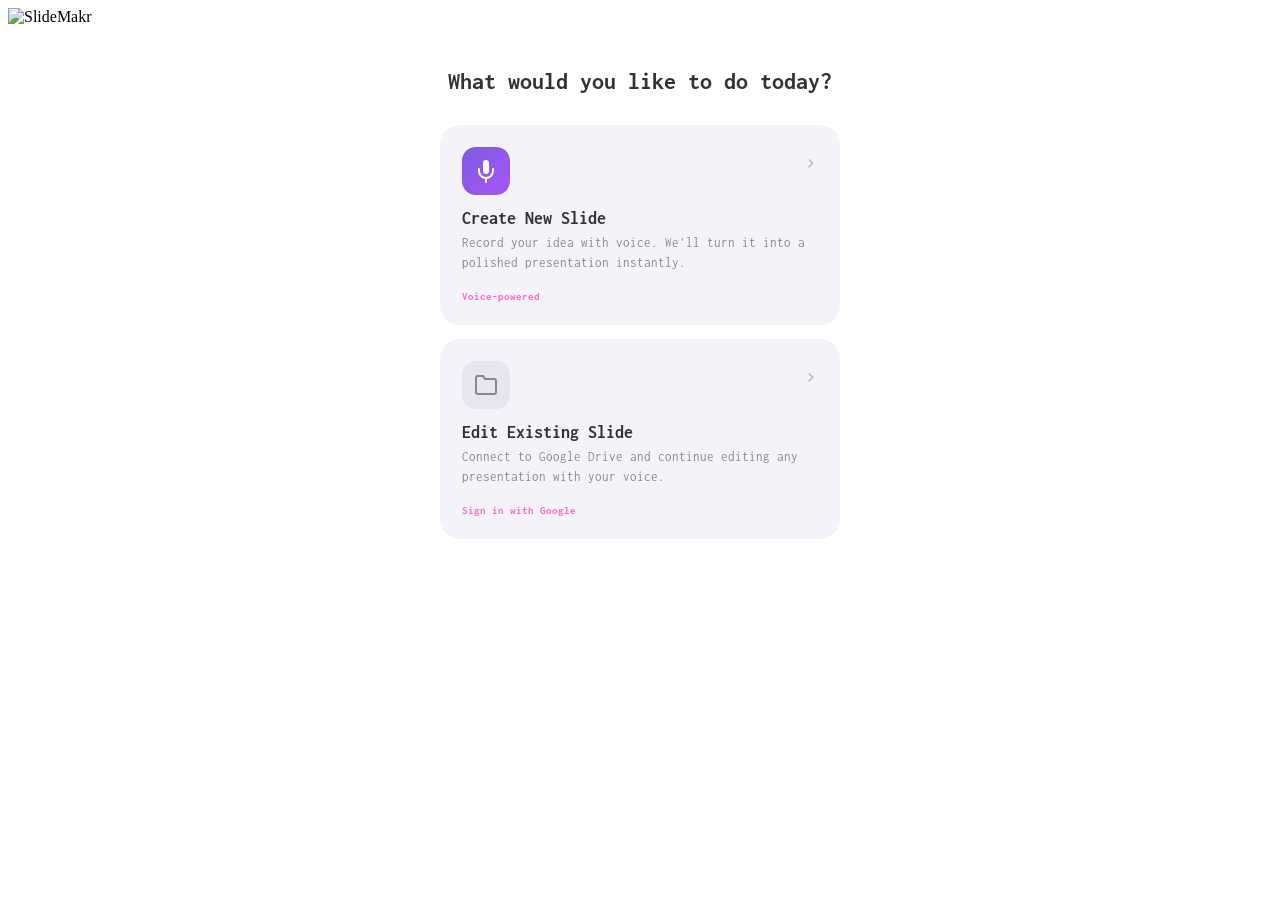
==== app/static/index.html @ 30e09b53 "feat: add Stripe credit checkout" ====
<!DOCTYPE html>
<html data-wf-page="681fb1f17f7f14566961b874" data-wf-site="681fb1f07f7f14566961b81d">
<head>
  <meta charset="utf-8">
  <title>SlideMakr</title>
  <meta content="width=device-width, initial-scale=1" name="viewport">

  <!-- Fonts -->
  <link rel="preconnect" href="https://fonts.googleapis.com">
  <link rel="preconnect" href="https://fonts.gstatic.com" crossorigin>
  <link href="https://fonts.googleapis.com/css2?family=Inconsolata:wght@400;700&display=swap" rel="stylesheet">

  <!-- Webflow CSS -->
  <link href="/static/css/normalize.css" rel="stylesheet" type="text/css">
  <link href="/static/css/slidemakr.webflow.css" rel="stylesheet" type="text/css">
  <link href="/static/css/webflow.css" rel="stylesheet" type="text/css">

  <link href="/static/images/favicon.ico" rel="shortcut icon" type="text/x-icon">

  <style>
    /* Transcript panel - added for ADK voice */
    .transcript-panel {
      max-width: 940px;
      margin: 0 auto;
      padding: 0 15px;
    }
    .transcript-box {
      background: #f8f8f8;
      border: 2px solid #eee;
      border-radius: 12px;
      padding: 16px;
      min-height: 120px;
      max-height: 300px;
      overflow-y: auto;
      font-family: Inconsolata, monospace;
      font-size: 14px;
      display: none;
    }
    .transcript-box.visible { display: block; }
    .transcript-entry {
      padding: 6px 10px;
      margin: 4px 0;
      border-radius: 8px;
      max-width: 85%;
    }
    .transcript-entry.user {
      background: #e8e0f0;
      margin-left: auto;
      text-align: right;
    }
    .transcript-entry.agent {
      background: #ffe0f0;
    }
    .transcript-entry .role {
      font-size: 11px;
      color: #999;
      text-transform: uppercase;
      letter-spacing: 0.5px;
    }

    /* Voice status indicator */
    .voice-status {
      font-family: Inconsolata, monospace;
      font-size: 14px;
      color: #ff66c4;
      text-align: center;
      margin-top: 8px;
      min-height: 20px;
    }

    /* Recording animation */
    @keyframes pulse-recording {
      0%, 100% { opacity: 1; }
      50% { opacity: 0.5; }
    }
    .recording-active {
      animation: pulse-recording 1.5s infinite;
      filter: brightness(50%) hue-rotate(180deg);
    }

    /* Presentation link */
    .presentation-result {
      text-align: center;
      padding: 20px 0;
      display: none;
    }
    .presentation-result.visible { display: block; }
    .presentation-result a {
      font-family: Inconsolata, monospace;
      font-size: 18px;
      color: #ff66c4;
      text-decoration: none;
      font-weight: 700;
    }
    .presentation-result a:hover { text-decoration: underline; }

    /* Mic permission pre-prompt overlay */
    .mic-prompt-overlay {
      display: none;
      position: fixed;
      top: 0; left: 0; right: 0; bottom: 0;
      background: rgba(0, 0, 0, 0.6);
      z-index: 10000;
      align-items: center;
      justify-content: center;
    }
    .mic-prompt-overlay.visible { display: flex; }
    .mic-prompt-card {
      background: #fff;
      border-radius: 16px;
      padding: 40px 36px;
      max-width: 420px;
      width: 90%;
      text-align: center;
      font-family: Inconsolata, monospace;
      box-shadow: 0 8px 40px rgba(0, 0, 0, 0.25);
    }
    .mic-prompt-card .mic-icon {
      font-size: 48px;
      margin-bottom: 16px;
    }
    .mic-prompt-card h2 {
      font-size: 22px;
      margin: 0 0 12px;
      color: #333;
    }
    .mic-prompt-card p {
      font-size: 14px;
      color: #666;
      line-height: 1.6;
      margin: 0 0 24px;
    }
    .mic-prompt-card .btn-enable {
      background: #ff66c4;
      color: #fff;
      border: none;
      border-radius: 8px;
      padding: 14px 32px;
      font-size: 16px;
      font-family: Inconsolata, monospace;
      font-weight: 700;
      cursor: pointer;
      width: 100%;
      transition: background 0.2s;
    }
    .mic-prompt-card .btn-enable:hover { background: #e855b0; }
    .mic-prompt-card .btn-skip {
      background: none;
      border: none;
      color: #999;
      font-size: 13px;
      font-family: Inconsolata, monospace;
      cursor: pointer;
      margin-top: 12px;
      padding: 8px;
    }
    .mic-prompt-card .btn-skip:hover { color: #666; }
    .mic-prompt-card .prompt-hint {
      font-size: 12px;
      color: #aaa;
      margin-top: 16px;
    }

    /* Voice recording controls */
    .voice-controls {
      display: none;
      justify-content: center;
      align-items: center;
      gap: 16px;
      margin-top: 12px;
    }
    .voice-controls.visible { display: flex; }
    .voice-controls button {
      border: none;
      cursor: pointer;
      transition: transform 0.15s, opacity 0.15s;
      background: none;
      padding: 0;
      line-height: 1;
    }
    .voice-controls button:hover { transform: scale(1.15); }
    .voice-controls button:active { transform: scale(0.95); }
    .btn-pause svg, .btn-stop svg {
      width: 40px;
      height: 40px;
    }
    .btn-stop:disabled { opacity: 0.3; cursor: not-allowed; }
    .btn-stop:disabled:hover { transform: none; }

    /* Paused state */
    .recording-paused {
      filter: grayscale(50%) opacity(0.6);
    }

    /* Auth bar (logged-in only, subtle top-right) */
    .auth-bar {
      display: none;
      justify-content: flex-end;
      align-items: center;
      padding: 8px 20px;
      font-family: Inconsolata, monospace;
      font-size: 13px;
      gap: 12px;
    }
    .auth-bar.visible { display: flex; }
    .auth-bar .user-info {
      display: flex;
      align-items: center;
      gap: 8px;
    }
    .auth-bar .user-avatar {
      width: 28px;
      height: 28px;
      border-radius: 50%;
    }
    .auth-bar .user-name {
      color: #666;
    }
    .auth-bar a {
      color: #ff66c4;
      text-decoration: none;
      font-weight: 700;
    }
    .auth-bar a:hover { text-decoration: underline; }

    /* Slide preview after creation */
    .slide-preview-section {
      display: none;
      max-width: 800px;
      margin: 30px auto;
      text-align: center;
      font-family: Inconsolata, monospace;
    }
    .slide-preview-section.visible { display: block; }
    .slide-preview-section h2 {
      font-size: 24px;
      color: #333;
      margin-bottom: 6px;
    }
    .slide-preview-section .preview-subtitle {
      font-size: 14px;
      color: #999;
      margin-bottom: 20px;
    }
    .slide-preview-section iframe {
      width: 100%;
      height: 420px;
      border: 2px solid #eee;
      border-radius: 12px;
      margin-bottom: 24px;
    }
    .slide-preview-actions {
      display: flex;
      flex-direction: column;
      align-items: center;
      gap: 12px;
    }
    .btn-google-signin {
      display: inline-block;
      text-decoration: none;
    }
    .preview-hint {
      font-size: 12px;
      color: #bbb;
    }
    .slide-preview-loggedin {
      display: flex;
      justify-content: center;
      gap: 16px;
      flex-wrap: wrap;
    }
    .slide-preview-loggedin {
      gap: 16px;
    }
    .slide-preview-loggedin a,
    .slide-preview-loggedin button {
      text-decoration: none;
    }

    /* My Presentations */
    .my-presentations {
      display: none;
      max-width: 940px;
      margin: 20px auto;
      padding: 0 15px;
    }
    .my-presentations.visible { display: block; }
    .my-presentations h3 {
      font-family: Inconsolata, monospace;
      font-size: 18px;
      color: #333;
      margin-bottom: 12px;
    }
    .pres-grid {
      display: grid;
      grid-template-columns: repeat(auto-fill, minmax(280px, 1fr));
      gap: 12px;
    }
    .pres-card {
      background: #f8f8f8;
      border: 2px solid #eee;
      border-radius: 12px;
      padding: 16px;
      font-family: Inconsolata, monospace;
      transition: border-color 0.2s;
    }
    .pres-card:hover { border-color: #ff66c4; }
    .pres-card .pres-title {
      font-size: 15px;
      font-weight: 700;
      color: #333;
      margin-bottom: 6px;
    }
    .pres-card .pres-date {
      font-size: 12px;
      color: #999;
      margin-bottom: 10px;
    }
    .pres-card .pres-actions {
      display: flex;
      gap: 10px;
    }
    .pres-card .pres-actions a,
    .pres-card .pres-actions button {
      font-family: Inconsolata, monospace;
      font-size: 13px;
      text-decoration: none;
      padding: 6px 14px;
      border-radius: 6px;
      cursor: pointer;
      border: none;
    }
    .pres-card .pres-actions a {
      color: #ff66c4;
      background: #fff;
      border: 1px solid #ff66c4;
    }
    .pres-card .pres-actions button {
      color: #fff;
      background: #ff66c4;
    }
    .pres-card .pres-actions button:hover { background: #e855b0; }

    /* Home cards */
    .home-cards {
      max-width: 400px;
      margin: 40px auto;
      padding: 0 20px;
      text-align: center;
      font-family: Inconsolata, monospace;
    }
    .home-greeting {
      font-size: 24px;
      font-weight: 700;
      color: #333;
      margin: 0 0 28px;
      line-height: 1.3;
    }
    .home-cards-grid {
      display: flex;
      flex-direction: column;
      gap: 14px;
    }
    .home-card {
      background: #f5f3fa;
      border: none;
      border-radius: 20px;
      padding: 22px;
      text-align: left;
      cursor: pointer;
      transition: box-shadow 0.2s, transform 0.15s;
    }
    .home-card:hover {
      box-shadow: 0 4px 24px rgba(0,0,0,0.08);
      transform: translateY(-1px);
    }
    .home-card-top {
      display: flex;
      justify-content: space-between;
      align-items: flex-start;
      margin-bottom: 14px;
    }
    .home-card-icon {
      width: 48px;
      height: 48px;
      border-radius: 14px;
      display: flex;
      align-items: center;
      justify-content: center;
    }
    .home-card-icon-mic {
      background: linear-gradient(135deg, #7c5ce0, #a855f7);
    }
    .home-card-icon-folder {
      background: #e8e5f0;
    }
    .home-card-chevron {
      font-size: 28px;
      color: #bbb;
      line-height: 1;
    }
    .home-card h3 {
      font-size: 18px;
      font-weight: 700;
      color: #333;
      margin: 0 0 6px;
    }
    .home-card p {
      font-size: 13px;
      color: #888;
      margin: 0 0 14px;
      line-height: 1.5;
    }
    .home-card-tag {
      display: inline-block;
      font-size: 11px;
      font-weight: 700;
      color: #ff66c4;
      border-radius: 20px;
      padding: 0;
    }

    /* Create view */
    .create-view {
      display: none;
      max-width: 600px;
      margin: 0 auto;
      padding: 0 20px;
      font-family: Inconsolata, monospace;
    }
    .create-view.visible { display: block; }
    .create-view-header {
      display: flex;
      align-items: center;
      gap: 16px;
      margin-bottom: 8px;
    }
    .create-view-header h3 {
      font-size: 22px;
      font-weight: 700;
      color: #333;
      margin: 0;
    }
    .create-view-subtitle {
      font-size: 14px;
      color: #888;
      margin: 0 0 24px;
    }
    .create-view-content {
      text-align: center;
    }
    .create-voice-area {
      display: flex;
      flex-direction: column;
      align-items: center;
      gap: 8px;
      margin-bottom: 24px;
    }
    .create-suggestions {
      margin-bottom: 24px;
      text-align: left;
    }
    .create-suggestions-label {
      font-size: 12px;
      font-weight: 700;
      color: #999;
      text-transform: uppercase;
      letter-spacing: 1px;
      margin-bottom: 8px;
    }
    .create-suggestion {
      font-size: 14px;
      color: #666;
      padding: 10px 14px;
      background: #f8f8f8;
      border-radius: 8px;
      margin-bottom: 6px;
      cursor: pointer;
      transition: background 0.2s;
    }
    .create-suggestion:hover { background: #fff0f8; color: #ff66c4; }
    .create-text-area {
      text-align: left;
    }
    .create-or-divider {
      font-size: 12px;
      color: #999;
      text-transform: uppercase;
      letter-spacing: 1px;
      margin-bottom: 10px;
      text-align: center;
    }

    /* Drive Picker view */
    .drive-picker-view {
      display: none;
      max-width: 940px;
      margin: 0 auto;
      padding: 0 15px;
    }
    .drive-picker-view.visible { display: block; }
    .drive-picker-header {
      display: flex;
      align-items: center;
      gap: 16px;
      margin-bottom: 20px;
      font-family: Inconsolata, monospace;
    }
    .drive-picker-header h3 {
      font-size: 20px;
      font-weight: 700;
      color: #333;
      margin: 0;
    }
    .drive-picker-search {
      margin-bottom: 20px;
    }
    .drive-search-input {
      width: 100%;
      padding: 12px 16px;
      border: 2px solid #eee;
      border-radius: 10px;
      font-family: Inconsolata, monospace;
      font-size: 15px;
      outline: none;
      transition: border-color 0.2s;
      box-sizing: border-box;
    }
    .drive-search-input:focus { border-color: #ff66c4; }
    .drive-picker-grid {
      display: grid;
      grid-template-columns: repeat(auto-fill, minmax(280px, 1fr));
      gap: 12px;
    }
    .drive-picker-loading, .drive-picker-empty {
      text-align: center;
      padding: 40px 0;
      font-family: Inconsolata, monospace;
      color: #999;
    }
    .drive-spinner {
      width: 32px; height: 32px;
      border: 3px solid #eee;
      border-top-color: #ff66c4;
      border-radius: 50%;
      animation: spin 0.8s linear infinite;
      margin: 0 auto 12px;
    }
    @keyframes spin { to { transform: rotate(360deg); } }
    .drive-card {
      background: #f8f8f8;
      border: 2px solid #eee;
      border-radius: 12px;
      padding: 16px;
      font-family: Inconsolata, monospace;
      cursor: pointer;
      transition: border-color 0.2s;
    }
    .drive-card:hover { border-color: #ff66c4; }
    .drive-card.selecting {
      opacity: 0.6;
      pointer-events: none;
    }
    .drive-card .drive-card-title {
      font-size: 15px;
      font-weight: 700;
      color: #333;
      margin-bottom: 6px;
      overflow: hidden;
      text-overflow: ellipsis;
      white-space: nowrap;
    }
    .drive-card .drive-card-date {
      font-size: 12px;
      color: #999;
      margin-bottom: 10px;
    }
    .drive-card .drive-card-btn {
      font-family: Inconsolata, monospace;
      font-size: 13px;
      color: #fff;
      background: #ff66c4;
      border: none;
      border-radius: 6px;
      padding: 6px 14px;
      cursor: pointer;
    }
    .drive-card .drive-card-btn:hover { background: #e855b0; }

    /* Editor view */
    .editor-view {
      display: none;
      max-width: 1100px;
      margin: 0 auto;
      padding: 0 15px;
    }
    .editor-view.visible { display: block; }
    .editor-header {
      display: flex;
      align-items: center;
      gap: 16px;
      margin-bottom: 16px;
      font-family: Inconsolata, monospace;
      background: linear-gradient(90deg, #f5ecff 0%, #fff 100%);
      border: 2px solid #e0d6f0;
      border-radius: 14px;
      padding: 14px 18px;
    }
    .editor-header .btn-back {
      background: #fff;
      border: 2px solid #eee;
      border-radius: 8px;
      padding: 8px 16px;
      font-family: Inconsolata, monospace;
      font-size: 14px;
      cursor: pointer;
      color: #666;
    }
    .editor-header .btn-back:hover { border-color: #ff66c4; color: #ff66c4; }
    .editor-header .editor-title-wrap {
      display: flex;
      flex-direction: column;
      flex: 1;
      min-width: 0;
    }
    .editor-header .editor-eyebrow {
      font-size: 11px;
      font-weight: 600;
      letter-spacing: 0.08em;
      text-transform: uppercase;
      color: #a855f7;
    }
    .editor-header .editor-title {
      font-size: 22px;
      font-weight: 700;
      color: #2d1b4e;
      white-space: nowrap;
      overflow: hidden;
      text-overflow: ellipsis;
    }
    .editor-header .btn-open-drive {
      background: #fff;
      border: 2px solid #3898ec;
      color: #3898ec;
      border-radius: 8px;
      padding: 8px 16px;
      font-family: Inconsolata, monospace;
      font-size: 14px;
      font-weight: 600;
      cursor: pointer;
      text-decoration: none;
      white-space: nowrap;
    }
    .editor-header .btn-open-drive:hover { background: #3898ec; color: #fff; }
    .editor-body {
      display: grid;
      grid-template-columns: 1fr 320px;
      gap: 20px;
    }
    .editor-preview iframe {
      width: 100%;
      height: 450px;
      border: 2px solid #eee;
      border-radius: 12px;
    }
    .editor-controls {
      display: flex;
      flex-direction: column;
      gap: 12px;
    }
    .editor-mic-area {
      display: flex;
      flex-direction: column;
      align-items: center;
      gap: 10px;
      padding: 20px;
      background: #f8f8f8;
      border-radius: 12px;
    }
    .editor-mic-area img {
      width: 80px;
      cursor: pointer;
    }
    .editor-mic-area img:hover { opacity: 0.8; }
    .editor-transcript {
      background: #f8f8f8;
      border: 2px solid #eee;
      border-radius: 12px;
      padding: 12px;
      min-height: 200px;
      max-height: 300px;
      overflow-y: auto;
      font-family: Inconsolata, monospace;
      font-size: 13px;
    }
    .editor-status {
      font-family: Inconsolata, monospace;
      font-size: 13px;
      color: #ff66c4;
      text-align: center;
    }
    .btn-refresh {
      background: #fff;
      border: 2px solid #ff66c4;
      color: #ff66c4;
      border-radius: 8px;
      padding: 8px 16px;
      font-family: Inconsolata, monospace;
      font-size: 13px;
      font-weight: 700;
      cursor: pointer;
      width: 100%;
    }
    .btn-refresh:hover { background: #fff0f8; }
    @media (max-width: 768px) {
      .editor-body { grid-template-columns: 1fr; }
    }

    /* Generating slides loading animation */
    .generating-dots::after {
      content: '';
      animation: dots 1.5s steps(4, end) infinite;
    }
    @keyframes dots {
      0% { content: ''; }
      25% { content: '.'; }
      50% { content: '..'; }
      75% { content: '...'; }
    }
  </style>
</head>
<body>
  <!-- Loading indicator -->
  <div id="loadingIndicator" style="position: fixed; top: 0; left: 0; width: 100%; height: 100%; background: white; z-index: 9999; display: flex; align-items: center; justify-content: center; font-family: Inconsolata, monospace;">
    <div style="text-align: center;">
      <div style="font-size: 24px; margin-bottom: 20px;">Loading SlideMakr...</div>
      <div style="width: 50px; height: 50px; border: 3px solid #f3f3f3; border-top: 3px solid #ff66c4; border-radius: 50%; animation: spin 1s linear infinite;"></div>
    </div>
  </div>
  <style>
    @keyframes spin {
      0% { transform: rotate(0deg); }
      100% { transform: rotate(360deg); }
    }
  </style>
  <script>
    window.addEventListener('load', function() {
      const loader = document.getElementById('loadingIndicator');
      loader.style.opacity = '0';
      loader.style.transition = 'opacity 0.3s ease';
      setTimeout(() => loader.style.display = 'none', 300);
    });
  </script>

  <!-- Auth bar (only visible when logged in) -->
  <div class="auth-bar" id="authBar">
    <div class="user-info">
      <img class="user-avatar" id="userAvatar" src="" alt="">
      <span class="user-name" id="userName"></span>
      <a href="/auth/logout">Sign out</a>
    </div>
  </div>

  <!-- Header logo -->
  <div class="w-layout-blockcontainer w-container">
    <div><img src="/static/images/Express_9j-p-500.jpeg" width="923" height="50" alt="SlideMakr" sizes="(max-width: 767px) 100vw, (max-width: 991px) 728px, 923px" loading="eager" srcset="/static/images/Express_9j-p-500.jpeg 500w, /static/images/Express_9j-p-800.jpeg 800w, /static/images/Express_9j.jpeg 923w"></div>
  </div>

  <!-- HOME: Two-card layout -->
  <div class="home-cards" id="homeCards">
    <h2 class="home-greeting" id="homeGreeting">What would you like to do today?</h2>
    <div class="home-cards-grid">
      <!-- Card 1: Create New Slide -->
      <div class="home-card" onclick="showCreateView()">
        <div class="home-card-top">
          <div class="home-card-icon home-card-icon-mic">
            <svg width="24" height="24" viewBox="0 0 24 24" fill="none"><path d="M12 1a3 3 0 0 0-3 3v8a3 3 0 0 0 6 0V4a3 3 0 0 0-3-3z" fill="#fff"/><path d="M19 10v2a7 7 0 0 1-14 0v-2" stroke="#fff" stroke-width="2" stroke-linecap="round"/><line x1="12" y1="19" x2="12" y2="23" stroke="#fff" stroke-width="2" stroke-linecap="round"/></svg>
          </div>
          <div class="home-card-chevron">›</div>
        </div>
        <h3>Create New Slide</h3>
        <p>Record your idea with voice. We'll turn it into a polished presentation instantly.</p>
        <div class="home-card-tag">Voice-powered</div>
      </div>
      <!-- Card 2: Edit Existing Slide -->
      <div class="home-card" onclick="onDriveCtaClick()">
        <div class="home-card-top">
          <div class="home-card-icon home-card-icon-folder">
            <svg width="24" height="24" viewBox="0 0 24 24" fill="none"><path d="M22 19a2 2 0 0 1-2 2H4a2 2 0 0 1-2-2V5a2 2 0 0 1 2-2h5l2 3h9a2 2 0 0 1 2 2z" stroke="#888" stroke-width="2" fill="none"/></svg>
          </div>
          <div class="home-card-chevron">›</div>
        </div>
        <h3>Edit Existing Slide</h3>
        <p>Connect to Google Drive and continue editing any presentation with your voice.</p>
        <div class="home-card-tag" id="driveCardTag">Sign in with Google</div>
      </div>
    </div>
  </div>

  <!-- CREATE VIEW: Voice/Text input (shown when "Create New Slide" is clicked) -->
  <div class="create-view" id="createView">
    <div class="create-view-header">
      <button class="btn-back" onclick="showHomeFromCreate()">Back</button>
      <h3>Record Your Idea</h3>
    </div>
    <p class="create-view-subtitle">Speak naturally about your presentation topic. We'll handle the structure.</p>

    <div id="mainInputSection">
      <div class="create-view-content">
        <!-- Voice input -->
        <div class="create-voice-area">
          <div id="form_label" class="form_label">Press the mic to speak your instructions</div>
          <div id="voiceStatusMessage" class="voice-status"></div>
          <div class="voice-controls" id="voiceControls">
            <button class="btn-pause" id="pauseResumeBtn" onclick="togglePause()" title="Pause">
              <svg id="pauseIcon" viewBox="0 0 40 40" fill="none"><rect x="10" y="8" width="7" height="24" rx="2" fill="#666"/><rect x="23" y="8" width="7" height="24" rx="2" fill="#666"/></svg>
              <svg id="playIcon" viewBox="0 0 40 40" fill="none" style="display:none"><polygon points="12,8 32,20 12,32" fill="#666"/></svg>
            </button>
            <button class="btn-stop" id="doneBtn" onclick="finishRecording()" title="Stop">
              <svg viewBox="0 0 40 40" fill="none"><rect x="9" y="9" width="22" height="22" rx="4" fill="#ff66c4"/></svg>
            </button>
          </div>
          <img src="/static/images/Ideas-lab-1.png" loading="eager" alt="Microphone" id="micButton" style="cursor: pointer; width: 120px;" onclick="toggleVoiceWithPrompt()">

          <!-- Audio email form (shown after voice creation) -->
          <div id="audioEmailForm" style="display: none; text-align: center; padding: 20px 0;">
            <div class="form_text" style="margin-bottom: 15px; color: #333;">Share your slide deck via email</div>
            <input type="email" id="audioEmailInput" class="form_content w-input" placeholder="Enter your email" style="max-width: 300px; margin: 0 auto 15px;">
            <button onclick="shareFromVoice()" class="form_button w-button">Share</button>
          </div>
        </div>

        <!-- Try saying suggestions -->
        <div class="create-suggestions">
          <div class="create-suggestions-label">Try saying</div>
          <div class="create-suggestion" onclick="fillSuggestion(this)">"Create a 5-slide pitch deck for a fitness app"</div>
          <div class="create-suggestion" onclick="fillSuggestion(this)">"Make a quarterly business review for our team"</div>
          <div class="create-suggestion" onclick="fillSuggestion(this)">"Build a product roadmap for 2026"</div>
        </div>

        <!-- Text fallback (hidden by default, shown if voice fails) -->
        <div class="create-text-area" id="createTextFallback" style="display:none;">
          <div class="create-or-divider">or type your instructions</div>
          <form id="text-form" name="text-form" data-name="Text Form" onsubmit="handleTextSubmit(event)">
            <textarea required="" placeholder="Create a presentation with 3 slides about..." maxlength="5000" id="field" name="field" data-name="Field" class="form_content w-input" style="min-height: 80px;"></textarea>
            <input type="submit" data-wait="Please wait..." class="form_button w-button" value="Make those Slides!" id="textSubmitBtn" style="margin-top: 10px;">
          </form>

          <!-- Text email form (shown after text creation) -->
          <div id="textEmailForm" style="display: none; text-align: center; padding: 20px 0;">
            <div class="form_text" style="margin-bottom: 15px; color: #333;">Share your slide deck via email</div>
            <input type="email" id="textEmailInput" class="form_content w-input" placeholder="Enter your email" style="max-width: 300px; margin: 0 auto 15px;">
            <button onclick="submitTextEmail()" class="form_button w-button">Share</button>
          </div>
          <div id="textStatusMessage" class="form_text" style="font-size: 14px; margin-top: 10px; color: #ff66c4;"></div>
        </div>
      </div>
    </div>
  </div>

  <!-- Transcript panel (for voice conversations) -->
  <div class="transcript-panel">
    <div class="transcript-box" id="transcript"></div>
  </div>

  <!-- Presentation result link (hidden, kept for compatibility) -->
  <div class="presentation-result" id="presentationResult" style="display:none">
    <a id="presentationUrl" href="#" target="_blank">Open Presentation</a>
  </div>

  <!-- Slide preview section (shown after creation) -->
  <div class="slide-preview-section" id="slidePreviewSection">
    <h2>Your slides are ready!</h2>
    <p class="preview-subtitle">Here's a preview of your presentation</p>
    <iframe id="previewIframe" src="about:blank" allowfullscreen></iframe>
    <div class="slide-preview-actions" id="previewActions">
      <!-- Dynamically populated: sign-in CTA or open/edit buttons -->
    </div>
  </div>

  <!-- My Presentations (visible when logged in) -->
  <div class="my-presentations" id="myPresentations">
    <h3>My Presentations</h3>
    <div class="pres-grid" id="presGrid"></div>
  </div>

  <!-- Drive Picker View (browse & select existing presentations) -->
  <div class="drive-picker-view" id="drivePickerView">
    <div class="drive-picker-header">
      <button class="btn-back" onclick="hideDrivePicker()">Back</button>
      <h3>Choose a presentation</h3>
    </div>
    <div class="drive-picker-search">
      <input type="text" id="driveSearchInput" placeholder="Search your presentations..." class="drive-search-input" oninput="onDriveSearchInput()">
    </div>
    <div class="drive-picker-loading" id="drivePickerLoading" style="display:none;">
      <div class="drive-spinner"></div>
      <p>Loading your presentations...</p>
    </div>
    <div class="drive-picker-empty" id="drivePickerEmpty" style="display:none;">
      <p>No presentations found. Try a different search.</p>
    </div>
    <div class="drive-picker-grid" id="drivePickerGrid"></div>
  </div>

  <!-- Editor View (shown when editing a presentation with voice) -->
  <div class="editor-view" id="editorView">
    <div class="editor-header">
      <button class="btn-back" onclick="showHome()">Back</button>
      <div class="editor-title-wrap">
        <div class="editor-eyebrow">Editing</div>
        <div class="editor-title" id="editorTitle">Presentation</div>
      </div>
      <a id="editorOpenDrive" class="btn-open-drive" href="#" target="_blank" rel="noopener" style="display:none;">Open in Drive</a>
    </div>
    <div class="editor-body">
      <div class="editor-preview">
        <iframe id="editorIframe" src="about:blank" allowfullscreen></iframe>
        <button class="btn-refresh" onclick="refreshPreview()" style="margin-top: 10px;">Refresh Preview</button>
      </div>
      <div class="editor-controls">
        <div class="editor-mic-area">
          <img src="/static/images/Mic-icon.png" id="editorMicBtn" onclick="toggleEditVoice()" alt="Mic" style="width: 80px;">
          <div class="voice-controls" id="editorVoiceControls">
            <button class="btn-pause" id="editorPauseBtn" onclick="toggleEditPause()" title="Pause">
              <svg id="editorPauseIcon" viewBox="0 0 40 40" fill="none"><rect x="10" y="8" width="7" height="24" rx="2" fill="#666"/><rect x="23" y="8" width="7" height="24" rx="2" fill="#666"/></svg>
              <svg id="editorPlayIcon" viewBox="0 0 40 40" fill="none" style="display:none"><polygon points="12,8 32,20 12,32" fill="#666"/></svg>
            </button>
            <button class="btn-stop" id="editorStopBtn" onclick="stopEditVoice()" title="Stop">
              <svg viewBox="0 0 40 40" fill="none"><rect x="9" y="9" width="22" height="22" rx="4" fill="#ff66c4"/></svg>
            </button>
          </div>
          <div class="editor-status" id="editorStatus">Click the mic to start editing with voice</div>
        </div>
        <div class="editor-transcript" id="editorTranscript"></div>
        <div class="editor-text-input" style="display:flex; gap:8px; padding:12px 0;">
          <input type="text" id="editorTextInput" placeholder="Type a command..." style="flex:1; padding:10px 14px; border:2px solid #e0d6f0; border-radius:12px; font-family:Inconsolata,monospace; font-size:14px; outline:none;" onkeydown="if(event.key==='Enter')sendEditorText()">
          <button onclick="sendEditorText()" style="padding:10px 20px; background:#a855f7; color:#fff; border:none; border-radius:12px; font-family:Inconsolata,monospace; font-weight:600; cursor:pointer;">Send</button>
        </div>
      </div>
    </div>
  </div>

  <!-- Footer image -->
  <div class="w-layout-blockcontainer w-container">
    <section>
      <div class="w-layout-grid grid">
        <div></div><img src="/static/images/Ideas-lab.png" loading="lazy" alt="">
      </div>
    </section>
  </div>

  <!-- Mic permission pre-prompt overlay -->
  <div class="mic-prompt-overlay" id="micPromptOverlay">
    <div class="mic-prompt-card">
      <div class="mic-icon">🎙️</div>
      <h2>Enable your microphone</h2>
      <p>SlideMakr uses your voice to create presentations. When your browser asks for microphone access, click <strong>Allow</strong>.</p>
      <button class="btn-enable" id="micPromptAllow" onclick="onMicPromptAllow()">Enable Microphone</button>
      <button class="btn-skip" onclick="onMicPromptSkip()">Skip — I'll type instead</button>
      <div class="prompt-hint">Your audio is only used during this session and is never stored.</div>
    </div>
  </div>

  <script src="https://d3e54v103j8qbb.cloudfront.net/js/jquery-3.5.1.min.dc5e7f18c8.js?site=681fb1f07f7f14566961b81d" type="text/javascript" integrity="sha256-9/aliU8dGd2tb6OSsuzixeV4y/faTqgFtohetphbbj0=" crossorigin="anonymous"></script>
  <script src="/static/webflow.js" type="text/javascript"></script>

  <script>
    // ========================================================================
    // STATE
    // ========================================================================
    let isRecording = false;
    let currentPresentationId = null;
    let currentPresentationUrl = null;
    // Cache of presentation titles by id — populated when lists are loaded
    window._presentationTitles = window._presentationTitles || {};

    function setEditorSpotlight(title, presentationId) {
      if (title) document.getElementById('editorTitle').textContent = title;
      const openBtn = document.getElementById('editorOpenDrive');
      if (presentationId) {
        openBtn.href = `https://docs.google.com/presentation/d/${presentationId}/edit`;
        openBtn.style.display = '';
      } else {
        openBtn.style.display = 'none';
      }
    }
    let micPermissionGranted = false;
    let collectedTranscripts = []; // Collect what the user says during voice
    let currentInterimText = ''; // Track interim speech results as fallback
    let currentUser = null; // Logged-in user or null
    let billingUserId = localStorage.getItem('slidemakr_billing_user_id');
    if (!billingUserId) {
      billingUserId = 'guest_' + Math.random().toString(16).slice(2) + Date.now().toString(16);
      localStorage.setItem('slidemakr_billing_user_id', billingUserId);
    }

    function showCheckoutRequired(data) {
      const message = data && data.error
        ? data.error
        : 'You have used your free deck. Buy credits to keep creating slides.';
      const buy = confirm(message + '\n\nBuy 10 credits for $4.99 now?');
      if (!buy) return;
      startCheckout('credits_10');
    }

    async function startCheckout(packageId) {
      try {
        const res = await fetch('/billing/checkout', {
          method: 'POST',
          headers: { 'Content-Type': 'application/json' },
          body: JSON.stringify({
            package_id: packageId,
            user_id: billingUserId,
            success_url: window.location.origin + '/?checkout=success',
            cancel_url: window.location.origin + '/?checkout=cancel'
          })
        });
        const data = await res.json();
        if (data.url) {
          window.location.href = data.url;
        } else {
          alert(data.error || 'Checkout is not available right now.');
        }
      } catch (err) {
        console.error('Checkout error:', err);
        alert('Checkout is not available right now.');
      }
    }

    // ========================================================================
    // AUTH
    // ========================================================================
    async function checkAuth() {
      try {
        const res = await fetch('/auth/me');
        const data = await res.json();
        if (data.logged_in) {
          currentUser = data;
          document.getElementById('authBar').classList.add('visible');
          document.getElementById('userName').textContent = data.name;
          if (data.picture) {
            document.getElementById('userAvatar').src = data.picture;
          }
          loadMyPresentations();
          // Update home cards for logged-in users
          document.getElementById('driveCardTag').textContent = 'Browse Drive';
          document.getElementById('homeGreeting').textContent = `Hey ${data.name.split(' ')[0]}! What would you like to do today?`;
        }
      } catch (e) {
        console.log('Auth check failed:', e);
      }
    }

    async function loadMyPresentations() {
      try {
        const res = await fetch('/api/presentations');
        const data = await res.json();
        const grid = document.getElementById('presGrid');
        grid.innerHTML = '';

        if (data.presentations && data.presentations.length > 0) {
          document.getElementById('myPresentations').classList.add('visible');
          data.presentations.forEach(p => {
            if (p.presentation_id && p.title) {
              window._presentationTitles[p.presentation_id] = p.title;
            }
            const card = document.createElement('div');
            card.className = 'pres-card';
            const date = p.created_at ? new Date(p.created_at).toLocaleDateString() : '';
            card.innerHTML = `
              <div class="pres-title">${p.title || 'Untitled'}</div>
              <div class="pres-date">${date}</div>
              <div class="pres-actions">
                <a href="${p.url}" target="_blank">Open</a>
                <button onclick="startEditVoice('${p.presentation_id}')">Edit with Voice</button>
              </div>
            `;
            grid.appendChild(card);
          });
        }
      } catch (e) {
        console.log('Load presentations failed:', e);
      }
    }

    // ========================================================================
    // DRIVE PICKER
    // ========================================================================
    let driveSearchTimeout = null;

    function showCreateView() {
      document.getElementById('homeCards').style.display = 'none';
      document.getElementById('myPresentations').style.display = 'none';
      document.getElementById('createView').classList.add('visible');
      window.scrollTo({ top: 0, behavior: 'smooth' });
    }

    function showHomeFromCreate() {
      document.getElementById('createView').classList.remove('visible');
      document.getElementById('homeCards').style.display = '';
      document.getElementById('myPresentations').style.display = '';
    }

    function fillSuggestion(el) {
      const text = el.textContent.replace(/^"|"$/g, '');
      document.getElementById('field').value = text;
      // Show text fallback so user can submit
      const fallback = document.getElementById('createTextFallback');
      if (fallback) fallback.style.display = '';
      document.getElementById('field').focus();
    }

    function onDriveCtaClick() {
      // Show the Drive picker — list view + search. Voice editing only starts
      // once the user picks a specific presentation.
      if (currentUser) {
        showDrivePicker();
      } else {
        window.location.href = '/auth/login?next=/?drive_picker=1';
      }
    }

    function showDrivePicker() {
      // Hide home content
      document.querySelectorAll('.w-layout-blockcontainer, .home-cards, .transcript-panel, .my-presentations, .slide-preview-section').forEach(el => {
        el.dataset.wasVisible = el.style.display !== 'none' ? '1' : '0';
        el.style.display = 'none';
      });
      document.getElementById('drivePickerView').classList.add('visible');
      document.getElementById('driveSearchInput').value = '';
      loadDrivePresentations();
      window.scrollTo({ top: 0, behavior: 'smooth' });
    }

    function hideDrivePicker() {
      document.getElementById('drivePickerView').classList.remove('visible');
      document.querySelectorAll('.w-layout-blockcontainer, .home-cards, .transcript-panel, .my-presentations, .slide-preview-section').forEach(el => {
        el.style.display = '';
      });
    }

    function onDriveSearchInput() {
      clearTimeout(driveSearchTimeout);
      driveSearchTimeout = setTimeout(() => {
        const q = document.getElementById('driveSearchInput').value.trim();
        loadDrivePresentations(q);
      }, 500);
    }

    async function loadDrivePresentations(query = '') {
      const grid = document.getElementById('drivePickerGrid');
      const loading = document.getElementById('drivePickerLoading');
      const empty = document.getElementById('drivePickerEmpty');

      grid.innerHTML = '';
      empty.style.display = 'none';
      loading.style.display = 'block';

      try {
        const url = '/api/drive/presentations' + (query ? `?q=${encodeURIComponent(query)}` : '');
        const res = await fetch(url);

        if (res.status === 401) {
          // Stale/invalid refresh_token — force a fresh consent round-trip
          // (force_reauth=1 wipes the session so Google issues a NEW token).
          window.location.href = '/auth/login?force_reauth=1&next=/?drive_picker=1';
          return;
        }

        const data = await res.json();
        loading.style.display = 'none';

        if (!data.presentations || data.presentations.length === 0) {
          empty.style.display = 'block';
          return;
        }

        data.presentations.forEach(p => {
          const card = document.createElement('div');
          card.className = 'drive-card';
          const date = p.modifiedTime ? new Date(p.modifiedTime).toLocaleDateString() : '';
          card.innerHTML = `
            <div class="drive-card-title">${p.name || 'Untitled'}</div>
            <div class="drive-card-date">Modified ${date}</div>
            <button class="drive-card-btn" onclick="selectDrivePresentation('${p.id}', this)">Edit with Voice</button>
          `;
          grid.appendChild(card);
        });
      } catch (e) {
        loading.style.display = 'none';
        empty.style.display = 'block';
        console.error('Drive load error:', e);
      }
    }

    async function selectDrivePresentation(presentationId, btnEl) {
      // Show selecting state
      const card = btnEl.closest('.drive-card');
      card.classList.add('selecting');
      btnEl.textContent = 'Opening...';

      try {
        const res = await fetch('/api/drive/select', {
          method: 'POST',
          headers: { 'Content-Type': 'application/json' },
          body: JSON.stringify({ presentation_id: presentationId }),
        });

        if (res.status === 401) {
          window.location.href = '/auth/login?force_reauth=1&next=/?drive_picker=1';
          return;
        }

        if (res.status === 403) {
          card.classList.remove('selecting');
          btnEl.textContent = 'No edit access';
          setTimeout(() => { btnEl.textContent = 'Edit with Voice'; }, 2000);
          return;
        }

        const data = await res.json();
        if (data.success) {
          // Hide picker and open editor
          document.getElementById('drivePickerView').classList.remove('visible');
          startEditVoice(presentationId);
        } else {
          card.classList.remove('selecting');
          btnEl.textContent = 'Error — retry';
          setTimeout(() => { btnEl.textContent = 'Edit with Voice'; }, 2000);
        }
      } catch (e) {
        card.classList.remove('selecting');
        btnEl.textContent = 'Error — retry';
        setTimeout(() => { btnEl.textContent = 'Edit with Voice'; }, 2000);
        console.error('Drive select error:', e);
      }
    }

    // Check auth on page load
    checkAuth();

    // Restore state after OAuth login redirect
    (function restoreAfterAuth() {
      const params = new URLSearchParams(window.location.search);
      const presIdFromUrl = params.get('presentation_id');
      const presIdFromStorage = localStorage.getItem('slidemakr_pending_presentation');
      const drivePickerRequested = params.get('drive_picker');
      const driveModeRequested = params.get('drive_mode');

      // Returning from OAuth (either legacy drive_mode=1 or new drive_picker=1)
      // → open the Drive picker list so the user can choose a presentation.
      if (drivePickerRequested || driveModeRequested) {
        setTimeout(() => {
          if (currentUser) showDrivePicker();
          window.history.replaceState({}, '', '/');
        }, 600);
        return;
      }

      // Only restore if there's a URL param (OAuth redirect back) — don't restore
      // from localStorage alone, otherwise every page refresh shows old presentation
      const presId = presIdFromUrl || null;

      if (presId) {
        currentPresentationId = presId;
        currentPresentationUrl = `https://docs.google.com/presentation/d/${presId}/edit`;

        // Wait for checkAuth to finish, then show preview and auto-claim
        setTimeout(async () => {
          showPresentationLink(currentPresentationUrl);

          // If logged in, auto-claim (share) the presentation
          if (currentUser) {
            try {
              await fetch('/api/claim-presentation', {
                method: 'POST',
                headers: { 'Content-Type': 'application/json' },
                body: JSON.stringify({ presentation_id: presId })
              });
              // Clear pending presentation after successful claim
              localStorage.removeItem('slidemakr_pending_presentation');
            } catch (e) { console.log('Auto-claim failed:', e); }
          }

          // Clean up the URL
          if (presIdFromUrl) {
            window.history.replaceState({}, '', '/');
          }
        }, 600);
      }
    })();

    // ========================================================================
    // MIC PERMISSION PRE-PROMPT
    // ========================================================================
    async function toggleVoiceWithPrompt() {
      const voiceStatus = document.getElementById('voiceStatusMessage');
      console.log('[Voice] toggleVoiceWithPrompt called, isRecording=' + isRecording);

      if (isRecording) {
        togglePause();
        return;
      }

      // On browsers without SpeechRecognition (iOS Safari, desktop Safari),
      // skip the custom overlay and go straight to recording.
      // getUserMedia MUST be called directly from the user gesture on iOS.
      const SpeechRecognition = window.SpeechRecognition || window.webkitSpeechRecognition;
      if (!SpeechRecognition && window.MediaRecorder) {
        console.log('[Voice] No SpeechRecognition — going straight to MediaRecorder');
        voiceStatus.textContent = 'Starting recording...';
        await startVoice();
        return;
      }

      // Desktop/Android path: check permission, show overlay if needed
      try {
        const permStatus = await navigator.permissions.query({ name: 'microphone' });
        console.log('[Voice] permission state:', permStatus.state);
        if (permStatus.state === 'granted') {
          micPermissionGranted = true;
        } else if (permStatus.state === 'denied') {
          showMicBlockedHelp(voiceStatus);
          return;
        }
      } catch (e) {
        console.log('[Voice] permissions.query not supported:', e.message);
      }

      if (micPermissionGranted) {
        voiceStatus.textContent = 'Starting voice...';
        await startVoice();
      } else {
        console.log('[Voice] Showing mic prompt overlay');
        voiceStatus.textContent = 'Tap "Enable Microphone" below';
        document.getElementById('micPromptOverlay').classList.add('visible');
      }
    }

    async function onMicPromptAllow() {
      document.getElementById('micPromptOverlay').classList.remove('visible');
      micPermissionGranted = true;
      await startVoice();
    }

    function onMicPromptSkip() {
      document.getElementById('micPromptOverlay').classList.remove('visible');
      // Show text fallback and focus it
      const fallback = document.getElementById('createTextFallback');
      if (fallback) fallback.style.display = '';
      document.getElementById('field').focus();
    }

    // ========================================================================
    // TEXT-BASED FLOW (same as original Webflow)
    // ========================================================================
    function handleTextSubmit(event) {
      event.preventDefault();
      const textInput = document.getElementById('field');
      const statusMessage = document.getElementById('textStatusMessage');

      if (!textInput.value.trim()) {
        alert('Please enter some text for your presentation');
        return;
      }

      const startedAt = new Date().toISOString();
      const userText = textInput.value.trim();
      document.getElementById('textSubmitBtn').disabled = true;

      // Hide input area, show preview with loading state
      document.getElementById('mainInputSection').style.display = 'none';
      const previewSection = document.getElementById('slidePreviewSection');
      previewSection.classList.add('visible');
      document.querySelector('#slidePreviewSection h2').textContent = 'Creating your slides...';
      document.querySelector('#slidePreviewSection .preview-subtitle').textContent = userText.length > 80
        ? userText.substring(0, 80) + '...'
        : userText;
      document.getElementById('previewIframe').src = 'about:blank';
      document.getElementById('previewActions').innerHTML = '<div class="generating-dots" style="font-size:16px; color:#888; font-family:Inconsolata,monospace;">Generating</div>';
      window.scrollTo({ top: 0, behavior: 'smooth' });

      fetch('/generate', {
        method: 'POST',
        headers: { 'Content-Type': 'application/json' },
        body: JSON.stringify({ text: textInput.value, started_at: startedAt, user_id: billingUserId })
      })
      .then(response => response.json())
      .then(data => {
        if (data.success) {
          currentPresentationId = data.presentation_id;
          currentPresentationUrl = data.presentation_url;
          renderInstructionContract(data);
          showPresentationLink(data.presentation_url);
        } else {
          // Show input area again on error
          document.getElementById('mainInputSection').style.display = '';
          document.getElementById('slidePreviewSection').classList.remove('visible');
          if (data.checkout_required) {
            showCheckoutRequired(data);
            return;
          }
          alert('Error creating presentation: ' + data.error);
        }
        document.getElementById('textSubmitBtn').disabled = false;
      })
      .catch(error => {
        console.error('Error:', error);
        // Show input area again on error
        document.getElementById('mainInputSection').style.display = '';
        document.getElementById('slidePreviewSection').classList.remove('visible');
        alert('Error sending text to server');
        document.getElementById('textSubmitBtn').disabled = false;
      });
    }

    function submitTextEmail() {
      const email = document.getElementById('textEmailInput').value;
      if (!email || !currentPresentationId) {
        alert('Please enter your email address');
        return;
      }

      document.getElementById('textStatusMessage').textContent = 'Sharing presentation...';

      fetch('/share', {
        method: 'POST',
        headers: { 'Content-Type': 'application/json' },
        body: JSON.stringify({ presentation_id: currentPresentationId, email: email })
      })
      .then(response => response.json())
      .then(shareData => {
        if (shareData.success) {
          window.open(currentPresentationUrl, '_blank');
        } else {
          alert('Error sharing presentation: ' + shareData.error);
        }
      })
      .catch(error => {
        console.error('Error:', error);
        alert('Error sharing presentation');
      });
    }

    // ========================================================================
    // VOICE FLOW (SpeechRecognition or MediaRecorder fallback → /generate)
    // ========================================================================
    let isPaused = false;
    let savedTranscriptBeforePause = '';
    let useMediaRecorder = false;
    let mediaRecorderChunks = [];

    async function startVoice() {
      const voiceStatus = document.getElementById('voiceStatusMessage');
      const SpeechRecognition = window.SpeechRecognition || window.webkitSpeechRecognition;

      const hasSR = !!SpeechRecognition;
      const hasMR = !!window.MediaRecorder;
      console.log(`[Voice] SpeechRecognition=${hasSR}, MediaRecorder=${hasMR}`);

      try {
        if (SpeechRecognition) {
          useMediaRecorder = false;
          await startVoiceSpeechRecognition();
        } else if (window.MediaRecorder) {
          useMediaRecorder = true;
          await startVoiceMediaRecorder();
        } else {
          voiceStatus.textContent = 'Voice recording is not supported in this browser. Please type your instructions instead.';
          document.getElementById('field').focus();
        }
      } catch (err) {
        console.error('[Voice] startVoice error:', err);
        voiceStatus.textContent = 'Voice error: ' + err.message;
      }
    }

    // --- Path A: SpeechRecognition (Chrome desktop/Android) ---
    async function startVoiceSpeechRecognition() {
      const micBtn = document.getElementById('micButton');
      const voiceStatus = document.getElementById('voiceStatusMessage');
      const SpeechRecognition = window.SpeechRecognition || window.webkitSpeechRecognition;

      try {
        await navigator.mediaDevices.getUserMedia({ audio: true });
        micPermissionGranted = true;
      } catch (err) {
        if (err.name === 'NotAllowedError') { showMicBlockedHelp(voiceStatus); }
        else { voiceStatus.textContent = 'Microphone error: ' + err.message; }
        const fallback = document.getElementById('createTextFallback');
        if (fallback) fallback.style.display = '';
        return;
      }

      const recognition = new SpeechRecognition();
      recognition.continuous = true;
      recognition.interimResults = true;
      recognition.lang = 'en-US';
      window._recognition = recognition;

      isRecording = true;
      collectedTranscripts = [];
      currentInterimText = '';
      savedTranscriptBeforePause = '';

      micBtn.classList.add('recording-active');
      voiceStatus.textContent = 'Listening... speak your instructions';
      showTranscript();
      showVoiceControls(true);
      addTranscript('agent', 'Listening! Describe the presentation you want, then press stop.');

      recognition.onresult = (event) => {
        let sessionText = '';
        for (let i = 0; i < event.results.length; i++) {
          sessionText += event.results[i][0].transcript;
        }
        const fullText = savedTranscriptBeforePause
          ? savedTranscriptBeforePause + ' ' + sessionText : sessionText;
        currentInterimText = fullText;
        voiceStatus.textContent = fullText;
      };

      recognition.onerror = (event) => {
        console.error('Speech recognition error:', event.error);
        if (event.error === 'no-speech') voiceStatus.textContent = 'No speech detected. Try again.';
        else if (event.error === 'audio-capture') voiceStatus.textContent = 'No microphone found.';
        else if (event.error === 'not-allowed') showMicBlockedHelp(voiceStatus);
      };

      recognition.onend = () => {
        if (isRecording && !isPaused) {
          try { recognition.start(); } catch(e) {}
        }
      };

      recognition.start();
    }

    // --- Path B: MediaRecorder fallback (iOS Safari, desktop Safari, etc.) ---
    async function startVoiceMediaRecorder() {
      const micBtn = document.getElementById('micButton');
      const voiceStatus = document.getElementById('voiceStatusMessage');

      try {
        const stream = await navigator.mediaDevices.getUserMedia({ audio: true });
        micPermissionGranted = true;
        window._mediaStream = stream;

        // Pick best supported mimeType (iOS Safari uses audio/mp4)
        let mimeType = '';
        if (MediaRecorder.isTypeSupported('audio/webm;codecs=opus')) mimeType = 'audio/webm;codecs=opus';
        else if (MediaRecorder.isTypeSupported('audio/mp4')) mimeType = 'audio/mp4';
        else if (MediaRecorder.isTypeSupported('audio/webm')) mimeType = 'audio/webm';

        const recorder = new MediaRecorder(stream, mimeType ? { mimeType } : {});
        window._mediaRecorder = recorder;
        mediaRecorderChunks = [];

        recorder.ondataavailable = (e) => { if (e.data.size > 0) mediaRecorderChunks.push(e.data); };
        recorder.onstop = () => {
          const blob = new Blob(mediaRecorderChunks, { type: recorder.mimeType || 'audio/webm' });
          mediaRecorderChunks = [];
          if (blob.size > 0) finishMediaRecording(blob);
        };

        recorder.start(1000); // 1s timeslice for iOS compatibility

        isRecording = true;
        collectedTranscripts = [];
        currentInterimText = '';

        micBtn.classList.add('recording-active');
        showTranscript();
        showVoiceControls(true);
        addTranscript('agent', 'Recording! Describe the presentation you want, then press stop.');

        // Scroll recording UI into view on mobile
        const transcript = document.getElementById('transcript');
        if (transcript) transcript.scrollIntoView({ behavior: 'smooth', block: 'center' });

        // Timer display (no live transcript with MediaRecorder)
        let seconds = 0;
        window._recordingTimer = setInterval(() => {
          if (!isPaused) {
            seconds++;
            const mins = Math.floor(seconds / 60);
            const secs = seconds % 60;
            voiceStatus.textContent = `Recording... ${mins}:${secs.toString().padStart(2, '0')}`;
          }
        }, 1000);
        voiceStatus.textContent = 'Recording... 0:00';

      } catch (err) {
        console.error('MediaRecorder start error:', err);
        if (err.name === 'NotAllowedError') showMicBlockedHelp(voiceStatus);
        else voiceStatus.textContent = 'Microphone error: ' + err.message;
      }
    }

    function finishMediaRecording(blob) {
      const voiceStatus = document.getElementById('voiceStatusMessage');
      const doneBtn = document.getElementById('doneBtn');

      if (blob.size > 10 * 1024 * 1024) {
        voiceStatus.textContent = 'Recording too long (>10MB). Please try a shorter recording.';
        doneBtn.disabled = false;
        return;
      }

      document.getElementById('mainInputSection').style.display = 'none';
      const previewSection = document.getElementById('slidePreviewSection');
      previewSection.classList.add('visible');
      document.querySelector('#slidePreviewSection h2').textContent = 'Processing your voice...';
      document.querySelector('#slidePreviewSection .preview-subtitle').textContent = 'Transcribing and creating your slides';
      document.getElementById('previewIframe').src = 'about:blank';
      document.getElementById('previewActions').innerHTML = '<div class="generating-dots" style="font-size:16px; color:#888; font-family:Inconsolata,monospace;">Generating</div>';
      window.scrollTo({ top: 0, behavior: 'smooth' });
      addTranscript('user', '[Processing voice recording...]');

      const formData = new FormData();
      formData.append('audio', blob, 'recording.' + (blob.type.includes('mp4') ? 'mp4' : 'webm'));
      formData.append('user_id', billingUserId);

      fetch('/generate-audio', { method: 'POST', body: formData })
      .then(r => r.json())
      .then(data => {
        if (data.success && data.presentation_url) {
          currentPresentationId = data.presentation_id;
          currentPresentationUrl = data.presentation_url;
          showPresentationLink(data.presentation_url);
          if (data.transcript) addTranscript('user', data.transcript);
          renderInstructionContract(data);
          addTranscript('agent', 'Your presentation is ready!');
        } else if (data.success) {
          addTranscript('agent', data.response || 'Processing complete.');
        } else {
          document.getElementById('mainInputSection').style.display = '';
          previewSection.classList.remove('visible');
          if (data.checkout_required) {
            showCheckoutRequired(data);
            return;
          }
          voiceStatus.textContent = 'Error: ' + (data.error || 'Unknown error');
          doneBtn.disabled = false;
        }
      })
      .catch(err => {
        console.error('[Voice] Error from /generate-audio:', err);
        document.getElementById('mainInputSection').style.display = '';
        previewSection.classList.remove('visible');
        voiceStatus.textContent = 'Error creating slides. Please try again.';
        doneBtn.disabled = false;
      });
    }

    function togglePause() {
      const micBtn = document.getElementById('micButton');
      const voiceStatus = document.getElementById('voiceStatusMessage');
      const pauseIcon = document.getElementById('pauseIcon');
      const playIcon = document.getElementById('playIcon');

      if (isPaused) {
        isPaused = false;
        micBtn.classList.remove('recording-paused');
        micBtn.classList.add('recording-active');
        pauseIcon.style.display = '';
        playIcon.style.display = 'none';
        if (useMediaRecorder) {
          if (window._mediaRecorder && window._mediaRecorder.state === 'paused') window._mediaRecorder.resume();
          voiceStatus.textContent = 'Recording...';
        } else {
          voiceStatus.textContent = savedTranscriptBeforePause
            ? savedTranscriptBeforePause + ' ...' : 'Listening...';
          if (window._recognition) { try { window._recognition.start(); } catch(e) {} }
        }
      } else {
        isPaused = true;
        micBtn.classList.remove('recording-active');
        micBtn.classList.add('recording-paused');
        pauseIcon.style.display = 'none';
        playIcon.style.display = '';
        voiceStatus.textContent = 'Paused — tap to continue';
        if (useMediaRecorder) {
          if (window._mediaRecorder && window._mediaRecorder.state === 'recording') window._mediaRecorder.pause();
        } else {
          savedTranscriptBeforePause = currentInterimText.trim();
          if (window._recognition) window._recognition.stop();
        }
      }
    }

    function finishRecording() {
      const voiceStatus = document.getElementById('voiceStatusMessage');
      const doneBtn = document.getElementById('doneBtn');

      try {
        doneBtn.disabled = true;

        // MediaRecorder path: stop recording → onstop handler sends audio blob
        if (useMediaRecorder && window._mediaRecorder && window._mediaRecorder.state !== 'inactive') {
          // Clear timer
          if (window._recordingTimer) { clearInterval(window._recordingTimer); window._recordingTimer = null; }
          // Stop mic stream
          if (window._mediaStream) { window._mediaStream.getTracks().forEach(t => t.stop()); window._mediaStream = null; }
          isRecording = false;
          isPaused = false;
          document.getElementById('micButton').classList.remove('recording-active', 'recording-paused');
          showVoiceControls(false);
          // This triggers recorder.onstop → finishMediaRecording(blob)
          window._mediaRecorder.stop();
          return;
        }

        // SpeechRecognition path: grab transcript and send as text
        const userInstructions = currentInterimText.trim();
        currentInterimText = '';
        stopVoice();

        console.log('[Voice] finishRecording:', userInstructions);

        if (!userInstructions) {
          voiceStatus.textContent = 'No instructions captured. Please try again.';
          doneBtn.disabled = false;
          return;
        }

        // Show what was captured in the transcript panel
        addTranscript('user', userInstructions);

        // Hide the mic/text input area and show the preview section with a loading state
        document.getElementById('mainInputSection').style.display = 'none';
        const previewSection = document.getElementById('slidePreviewSection');
        previewSection.classList.add('visible');
        document.querySelector('#slidePreviewSection h2').textContent = 'Creating your slides...';
        document.querySelector('#slidePreviewSection .preview-subtitle').textContent = userInstructions.length > 80
          ? userInstructions.substring(0, 80) + '...'
          : userInstructions;
        document.getElementById('previewIframe').src = 'about:blank';
        document.getElementById('previewActions').innerHTML = '<div class="generating-dots" style="font-size:16px; color:#888; font-family:Inconsolata,monospace;">Generating</div>';
        window.scrollTo({ top: 0, behavior: 'smooth' });

        addTranscript('user', '[Creating presentation...]');
        console.log('[Voice] Sending to /generate:', userInstructions.substring(0, 100) + '...');

        // Use the text endpoint to create slides
        fetch('/generate', {
          method: 'POST',
          headers: { 'Content-Type': 'application/json' },
          body: JSON.stringify({ text: userInstructions, is_voice: true, user_id: billingUserId })
        })
        .then(response => {
          console.log('[Voice] /generate response status:', response.status);
          return response.json();
        })
        .then(data => {
          console.log('[Voice] /generate result:', data);
          if (data.success && data.presentation_url) {
            currentPresentationId = data.presentation_id;
            currentPresentationUrl = data.presentation_url;
            showPresentationLink(data.presentation_url);
            renderInstructionContract(data);
            addTranscript('agent', 'Your presentation is ready!');
          } else if (data.success) {
            addTranscript('agent', data.response || 'Processing complete.');
          } else {
            // Error — show input area again
            document.getElementById('mainInputSection').style.display = '';
            document.getElementById('slidePreviewSection').classList.remove('visible');
            if (data.checkout_required) {
              showCheckoutRequired(data);
              return;
            }
            voiceStatus.textContent = 'Error: ' + (data.error || 'Unknown error');
            addTranscript('agent', 'Error: ' + (data.error || 'Something went wrong'));
            doneBtn.disabled = false;
          }
        })
        .catch(error => {
          console.error('[Voice] Error creating slides:', error);
          // Error — show input area again
          document.getElementById('mainInputSection').style.display = '';
          document.getElementById('slidePreviewSection').classList.remove('visible');
          voiceStatus.textContent = 'Error creating slides. Please try again.';
          doneBtn.disabled = false;
      });
      } catch (err) {
        console.error('[Voice] finishRecording crashed:', err);
        voiceStatus.textContent = 'Error: ' + err.message;
        doneBtn.disabled = false;
      }
    }

    function showVoiceControls(visible) {
      const controls = document.getElementById('voiceControls');
      if (visible) {
        controls.classList.add('visible');
        document.getElementById('pauseIcon').style.display = '';
        document.getElementById('playIcon').style.display = 'none';
        document.getElementById('doneBtn').disabled = false;
        document.getElementById('pauseResumeBtn').style.display = '';
      } else {
        controls.classList.remove('visible');
      }
    }

    function showMicBlockedHelp(voiceStatus) {
      const ua = navigator.userAgent;
      const isChrome = ua.includes('Chrome') && !ua.includes('Edg');
      const isSafari = ua.includes('Safari') && !ua.includes('Chrome');
      const isFirefox = ua.includes('Firefox');
      const isIOS = /iPad|iPhone|iPod/.test(ua);
      const isAndroid = /Android/.test(ua);
      const needsHttps = window.location.protocol !== 'https:'
        && window.location.hostname !== 'localhost'
        && window.location.hostname !== '127.0.0.1';

      let helpHtml = '<strong>Microphone is blocked.</strong> To enable it:<br><br>';

      if (needsHttps) {
        helpHtml += 'Microphone requires <strong>HTTPS</strong>. '
          + 'Your current URL won\'t work.<br><br>';
      }

      if (isIOS) {
        helpHtml += '1. Open <strong>Settings → Safari → Microphone</strong><br>'
          + '2. Make sure microphone access is <strong>allowed</strong><br>'
          + '3. Come back here and tap the mic button again';
      } else if (isAndroid && isChrome) {
        helpHtml += '1. Tap the <strong>lock icon</strong> (🔒) in the address bar<br>'
          + '2. Tap <strong>Permissions → Microphone → Allow</strong><br>'
          + '3. Tap the mic button again';
      } else if (isChrome) {
        helpHtml += '1. Click the <strong>lock/tune icon</strong> (🔒) in the address bar<br>'
          + '2. Find <strong>Microphone</strong> and set it to <strong>Allow</strong><br>'
          + '3. Click the mic button again';
      } else if (isSafari) {
        helpHtml += '1. Go to <strong>Safari → Settings → Websites → Microphone</strong><br>'
          + '2. Find this site and set it to <strong>Allow</strong><br>'
          + '3. Reload the page and click the mic button again';
      } else if (isFirefox) {
        helpHtml += '1. Click the <strong>lock icon</strong> (🔒) in the address bar<br>'
          + '2. Click <strong>Clear permissions</strong> next to Microphone<br>'
          + '3. Click the mic button again';
      } else {
        helpHtml += '1. Check your browser\'s site permissions for microphone<br>'
          + '2. Set this site to <strong>Allow</strong><br>'
          + '3. Tap the mic button again';
      }

      voiceStatus.innerHTML = helpHtml;
    }

    function stopVoice() {
      isRecording = false;
      isPaused = false;
      const micBtn = document.getElementById('micButton');
      micBtn.classList.remove('recording-active', 'recording-paused');
      document.getElementById('voiceStatusMessage').textContent = '';
      showVoiceControls(false);

      // Clean up MediaRecorder if active
      if (window._mediaRecorder) {
        if (window._mediaRecorder.state !== 'inactive') window._mediaRecorder.stop();
        window._mediaRecorder = null;
      }
      if (window._mediaStream) {
        window._mediaStream.getTracks().forEach(t => t.stop());
        window._mediaStream = null;
      }
      if (window._recordingTimer) {
        clearInterval(window._recordingTimer);
        window._recordingTimer = null;
      }

      // Stop SpeechRecognition
      if (window._recognition) {
        window._recognition.stop();
        window._recognition = null;
      }
    }

    function shareFromVoice() {
      const email = document.getElementById('audioEmailInput').value;
      if (!email || !currentPresentationId) {
        alert('Please enter your email address');
        return;
      }
      fetch('/share', {
        method: 'POST',
        headers: { 'Content-Type': 'application/json' },
        body: JSON.stringify({ presentation_id: currentPresentationId, email: email })
      })
      .then(r => r.json())
      .then(data => {
        if (data.success) window.open(currentPresentationUrl, '_blank');
        else alert('Error sharing: ' + data.error);
      });
    }

    // ========================================================================
    // UI HELPERS
    // ========================================================================
    function showTranscript() {
      document.getElementById('transcript').classList.add('visible');
    }

    let lastUserTranscriptEl = null; // Track current streaming user transcript

    function addTranscript(role, text) {
      const box = document.getElementById('transcript');
      box.classList.add('visible');

      // For user transcripts, update in-place (streaming partial → final)
      if (role === 'user' && !text.startsWith('[') && lastUserTranscriptEl) {
        // Update existing streaming entry
        lastUserTranscriptEl.querySelector('.transcript-text').textContent = text;
        // Update the collected transcript (replace last entry)
        if (collectedTranscripts.length > 0) {
          collectedTranscripts[collectedTranscripts.length - 1] = text;
        }
        box.scrollTop = box.scrollHeight;
        return;
      }

      const entry = document.createElement('div');
      entry.className = 'transcript-entry ' + role;
      const roleLabel = document.createElement('div');
      roleLabel.className = 'role';
      roleLabel.textContent = role === 'user' ? 'You' : 'SlideMakr';
      const content = document.createElement('div');
      content.className = 'transcript-text';
      content.textContent = text;
      entry.appendChild(roleLabel);
      entry.appendChild(content);
      box.appendChild(entry);
      box.scrollTop = box.scrollHeight;

      // Track user transcripts for slide generation
      if (role === 'user' && !text.startsWith('[')) {
        collectedTranscripts.push(text);
        lastUserTranscriptEl = entry;
      } else {
        // Agent spoke — next user transcript is a new utterance
        if (role === 'agent') lastUserTranscriptEl = null;
      }
    }

    function renderInstructionContract(data) {
      if (!data || !data.instruction_contract) return;
      const contract = data.instruction_contract;
      const pieces = [];
      if (contract.slide_count) pieces.push(`${contract.slide_count} slides`);
      if (contract.style) pieces.push(contract.style);
      if (Array.isArray(contract.requirements)) {
        contract.requirements.forEach(req => {
          pieces.push(`slide ${req.slide_number}: ${req.kind}${req.subtype ? ' (' + req.subtype + ')' : ''}`);
        });
      }
      if (pieces.length > 0) {
        addTranscript('agent', 'Brief locked: ' + pieces.join(' • '));
      }
      if (data.instruction_adherence && typeof data.instruction_adherence.instruction_adherence_score === 'number') {
        const pct = Math.round(data.instruction_adherence.instruction_adherence_score * 100);
        addTranscript('agent', `First-shot adherence: ${pct}%`);
      }
    }

    function showPresentationLink(url) {
      // Persist presentation_id so it survives OAuth redirect
      if (currentPresentationId) {
        localStorage.setItem('slidemakr_pending_presentation', currentPresentationId);
      }

      // Keep hidden link for compatibility
      const link = document.getElementById('presentationUrl');
      link.href = url;

      // Hide the input area, show the preview section
      document.getElementById('mainInputSection').style.display = 'none';
      const section = document.getElementById('slidePreviewSection');
      section.classList.add('visible');

      // Update header text
      document.querySelector('#slidePreviewSection h2').textContent = 'Your slides are ready!';
      document.querySelector('#slidePreviewSection .preview-subtitle').textContent = 'Here\'s a preview of your presentation';

      // Set iframe to presentation embed
      const presId = currentPresentationId;
      const embedUrl = `https://docs.google.com/presentation/d/${presId}/embed?start=false&loop=false`;
      document.getElementById('previewIframe').src = embedUrl;

      // Build action buttons depending on auth state
      const actions = document.getElementById('previewActions');
      actions.innerHTML = '';

      if (currentUser) {
        // Logged in: show Open + Edit + New buttons
        actions.innerHTML = `
          <div style="display:flex; flex-direction:column; align-items:center; gap:12px;">
            <div style="display:flex; justify-content:center; flex-wrap:wrap; gap:8px;">
              <a href="${url}" target="_blank" class="form_button w-button" style="text-decoration:none;">Open in Google Slides</a>
              <button onclick="startEditVoice('${presId}')" class="form_button w-button" style="background:#fff; color:#3898ec; border:2px solid #3898ec;">Edit with Voice</button>
            </div>
            <button onclick="startNewPresentation()" style="background:none; border:none; color:#888; font-size:14px; cursor:pointer; font-family:Inconsolata,monospace; padding:8px;">Create another presentation</button>
          </div>
        `;
      } else {
        // Not logged in: show Edit with Voice + email share + login + New
        const loginUrl = '/auth/login?next=' + encodeURIComponent('/?presentation_id=' + presId);
        actions.innerHTML = `
          <div style="display:flex; flex-direction:column; align-items:center; gap:12px; width:100%; max-width:400px; margin:0 auto;">
            <button onclick="startEditVoice('${presId}')" class="form_button w-button" style="background:#fff; color:#3898ec; border:2px solid #3898ec; width:100%;">Edit with Voice</button>
            <div style="display:flex; gap:8px; width:100%;">
              <input type="email" id="shareEmailInput" placeholder="Enter your email to get the slides"
                style="flex:1; padding:10px 14px; border:2px solid #3898ec; border-radius:8px; font-size:15px; outline:none;" />
              <button onclick="shareToEmail()" class="form_button w-button" style="white-space:nowrap;">Share</button>
            </div>
            <div style="font-size:13px; color:#888;">or</div>
            <a href="${loginUrl}" class="form_button w-button btn-google-signin" style="font-size:14px; padding:8px 16px;">Sign in with Google</a>
            <button onclick="startNewPresentation()" style="background:none; border:none; color:#888; font-size:14px; cursor:pointer; font-family:Inconsolata,monospace; padding:8px;">Create another presentation</button>
          </div>
        `;
      }
    }

    function startNewPresentation() {
      // Reset state and show the input area again
      currentPresentationId = null;
      currentPresentationUrl = null;
      localStorage.removeItem('slidemakr_pending_presentation');
      document.getElementById('slidePreviewSection').classList.remove('visible');
      document.getElementById('mainInputSection').style.display = '';
      document.getElementById('previewIframe').src = 'about:blank';
      document.getElementById('transcript').innerHTML = '';
      document.getElementById('transcript').classList.remove('visible');
      document.getElementById('field').value = '';
      document.getElementById('text-form').style.opacity = '';
      document.getElementById('text-form').style.pointerEvents = '';
      window.scrollTo({ top: 0, behavior: 'smooth' });
    }

    // ========================================================================
    // EMAIL SHARING
    // ========================================================================
    async function shareToEmail() {
      const input = document.getElementById('shareEmailInput');
      const email = input.value.trim();
      if (!email || !currentPresentationId) return;

      input.disabled = true;
      const btn = input.nextElementSibling;
      const originalText = btn.textContent;
      btn.textContent = 'Sharing...';
      btn.disabled = true;

      try {
        const resp = await fetch('/share', {
          method: 'POST',
          headers: { 'Content-Type': 'application/json' },
          body: JSON.stringify({
            presentation_id: currentPresentationId,
            email: email
          })
        });
        const data = await resp.json();
        if (data.status === 'shared') {
          btn.textContent = 'Shared!';
          input.value = '';
          // Show the Open link + Edit with Voice now that it's shared
          const actions = document.getElementById('previewActions');
          const url = currentPresentationUrl;
          const presIdForEdit = currentPresentationId;
          actions.innerHTML = `
            <div style="display:flex; flex-direction:column; align-items:center; gap:8px;">
              <div style="color:#34a853; font-weight:600;">Shared to ${email}</div>
              <div style="display:flex; justify-content:center; flex-wrap:wrap; gap:8px;">
                <a href="${url}" target="_blank" class="form_button w-button" style="text-decoration:none;">Open in Google Slides</a>
                <button onclick="startEditVoice('${presIdForEdit}')" class="form_button w-button" style="background:#fff; color:#3898ec; border:2px solid #3898ec;">Edit with Voice</button>
              </div>
            </div>
          `;
        } else {
          btn.textContent = 'Failed';
          setTimeout(() => { btn.textContent = originalText; btn.disabled = false; input.disabled = false; }, 2000);
        }
      } catch (e) {
        console.error('Share failed:', e);
        btn.textContent = 'Error';
        setTimeout(() => { btn.textContent = originalText; btn.disabled = false; input.disabled = false; }, 2000);
      }
    }

    // ========================================================================
    // UTILITIES
    // ========================================================================
    function arrayBufferToBase64(buffer) {
      const bytes = new Uint8Array(buffer);
      let binary = '';
      for (let i = 0; i < bytes.byteLength; i++) binary += String.fromCharCode(bytes[i]);
      return btoa(binary);
    }

    function float32ToInt16Base64(float32Array) {
      const int16 = new Int16Array(float32Array.length);
      for (let i = 0; i < float32Array.length; i++) {
        const s = Math.max(-1, Math.min(1, float32Array[i]));
        int16[i] = s < 0 ? s * 0x8000 : s * 0x7FFF;
      }
      return arrayBufferToBase64(int16.buffer);
    }

    function base64ToArrayBuffer(base64) {
      const binary = atob(base64);
      const bytes = new Uint8Array(binary.length);
      for (let i = 0; i < binary.length; i++) bytes[i] = binary.charCodeAt(i);
      return bytes.buffer;
    }

    // ========================================================================
    // VOICE EDITING
    // ========================================================================
    let editWs = null;
    let editAudioContext = null;
    let editMediaStream = null;
    let editWorkletNode = null;
    let isEditRecording = false;
    let isEditPaused = false;
    let editPresentationId = null;
    let editPlaybackQueue = [];
    let isEditPlaying = false;
    // Single shared output context for edit-agent voice — avoids per-chunk autoplay unlock issues
    let editOutputContext = null;
    async function getEditOutputContext() {
      if (!editOutputContext) {
        editOutputContext = new (window.AudioContext || window.webkitAudioContext)({ sampleRate: 24000 });
      }
      if (editOutputContext.state === 'suspended') {
        try { await editOutputContext.resume(); } catch (e) { console.warn('[edit-audio] resume failed:', e); }
      }
      return editOutputContext;
    }

    async function startDriveMode() {
      // Pre-warm the output audio context synchronously while we still have a user gesture —
      // awaited fetch below would otherwise lose the gesture for autoplay.
      getEditOutputContext().catch(() => {});
      // Get a ws-token for authenticated WebSocket
      try {
        const res = await fetch('/api/ws-token', { method: 'POST' });
        if (res.status === 401) {
          window.location.href = '/auth/login?next=/?drive_mode=1';
          return;
        }
        const data = await res.json();
        if (!data.token) {
          console.error('No ws-token returned');
          return;
        }
        // Show editor without a presentation (Drive mode)
        showEditorDriveMode();
        connectEditWs(null, data.token);
      } catch (e) {
        console.error('Drive mode start error:', e);
      }
    }

    function showEditorDriveMode() {
      // Hide home content, show editor in Drive mode
      document.querySelectorAll('.w-layout-blockcontainer, .home-cards, .transcript-panel, .my-presentations, .slide-preview-section').forEach(el => {
        el.dataset.wasVisible = el.style.display !== 'none' ? '1' : '0';
        el.style.display = 'none';
      });
      document.getElementById('createView').classList.remove('visible');
      document.getElementById('drivePickerView').classList.remove('visible');
      document.getElementById('editorView').classList.add('visible');

      // No iframe yet — agent will find the presentation
      document.getElementById('editorIframe').src = '';
      setEditorSpotlight('Your Google Drive', null);
      document.getElementById('editorStatus').textContent = 'Tell me which presentation to find, open, or duplicate.';
      document.getElementById('editorTranscript').innerHTML = '';
      window.scrollTo({ top: 0, behavior: 'smooth' });
    }

    function startEditVoice(presentationId) {
      editPresentationId = presentationId;
      showEditor(presentationId);
      // Pre-warm the output audio context while we still have a valid user gesture,
      // so agent audio plays without autoplay-policy blocks.
      getEditOutputContext().catch(() => {});
      // Auto-connect WebSocket for text commands (no mic needed)
      connectEditWs(presentationId);
    }

    async function connectEditWs(presentationId, wsToken) {
      if (editWs && editWs.readyState === WebSocket.OPEN) return;

      // If no token provided but user is logged in, get one
      if (!wsToken && currentUser) {
        try {
          const res = await fetch('/api/ws-token', { method: 'POST' });
          const data = await res.json();
          wsToken = data.token;
        } catch (e) { /* proceed without token */ }
      }

      const wsProtocol = window.location.protocol === 'https:' ? 'wss:' : 'ws:';
      let wsUrl = `${wsProtocol}//${window.location.host}/ws?`;
      if (presentationId) wsUrl += `presentation_id=${presentationId}&`;
      if (wsToken) wsUrl += `token=${wsToken}&`;
      if (!presentationId) wsUrl += `drive=1&`;
      editWs = new WebSocket(wsUrl);

      editWs.onopen = () => {
        document.getElementById('editorStatus').textContent = 'Connected! Type a command or click the mic.';
        addEditTranscript('agent', 'Ready to edit. Tell me what to change.');
      };

      editWs.onmessage = (event) => {
        try {
          const msg = JSON.parse(event.data);
          switch (msg.type) {
            case 'audio':
              console.log('[edit-audio] rx', msg.data ? msg.data.length : 0, 'bytes b64');
              editPlaybackQueue.push(base64ToArrayBuffer(msg.data));
              if (!isEditPlaying) playNextEditAudio();
              break;
            case 'transcript':
              addEditTranscript(msg.role, msg.text);
              break;
            case 'status':
              document.getElementById('editorStatus').textContent = msg.message;
              break;
            case 'url':
              // If we get a URL, load/refresh the presentation preview
              if (msg.url && msg.url.includes('/presentation/d/')) {
                const match = msg.url.match(/\/presentation\/d\/([a-zA-Z0-9_-]+)/);
                if (match) {
                  editPresentationId = match[1];
                  const embedUrl = `https://docs.google.com/presentation/d/${editPresentationId}/embed?start=false&loop=false`;
                  document.getElementById('editorIframe').src = embedUrl;
                }
              }
              // Update spotlight: cached title takes priority over agent-provided name
              const resolvedName = msg.name
                || (editPresentationId && window._presentationTitles[editPresentationId])
                || 'Presentation';
              if (editPresentationId && msg.name) {
                window._presentationTitles[editPresentationId] = msg.name;
              }
              setEditorSpotlight(resolvedName, editPresentationId);
              refreshPreview();
              break;
            case 'error':
              document.getElementById('editorStatus').textContent = 'Error: ' + msg.message;
              break;
          }
        } catch (e) { console.error('Edit WS message error:', e); }
      };

      editWs.onerror = () => {
        document.getElementById('editorStatus').textContent = 'Connection error. Try again.';
      };

      editWs.onclose = (event) => {
        isEditRecording = false;
        document.getElementById('editorMicBtn').classList.remove('recording-active');
        document.getElementById('editorVoiceControls').classList.remove('visible');
        if (event.code === 1011) {
          document.getElementById('editorStatus').textContent = 'Session ended. Click mic to reconnect.';
          editWs = null;
        }
      };
    }


    function showEditor(presentationId) {
      // Hide home content, show editor
      document.querySelectorAll('.w-layout-blockcontainer, .home-cards, .transcript-panel, .my-presentations, .slide-preview-section').forEach(el => {
        el.dataset.wasVisible = el.style.display !== 'none' ? '1' : '0';
        el.style.display = 'none';
      });
      document.getElementById('createView').classList.remove('visible');
      document.getElementById('drivePickerView').classList.remove('visible');
      document.getElementById('editorView').classList.add('visible');

      // Set iframe to presentation embed
      const embedUrl = `https://docs.google.com/presentation/d/${presentationId}/embed?start=false&loop=false`;
      document.getElementById('editorIframe').src = embedUrl;
      // Spotlight: show cached title if we have one, otherwise generic
      const cachedTitle = window._presentationTitles[presentationId] || 'Presentation';
      setEditorSpotlight(cachedTitle, presentationId);
      document.getElementById('editorStatus').textContent = 'Click the mic to start editing with voice';
      document.getElementById('editorTranscript').innerHTML = '';

      // Scroll to top so the editor is visible
      window.scrollTo({ top: 0, behavior: 'smooth' });
    }

    function showHome() {
      // Stop any editing session
      closeEditSession();

      // Show home content, hide editor + drive picker + create view
      document.getElementById('editorView').classList.remove('visible');
      document.getElementById('drivePickerView').classList.remove('visible');
      document.getElementById('createView').classList.remove('visible');
      document.querySelectorAll('.w-layout-blockcontainer, .home-cards, .transcript-panel, .my-presentations, .slide-preview-section').forEach(el => {
        el.style.display = '';
      });
      document.getElementById('editorIframe').src = 'about:blank';
    }

    function refreshPreview() {
      const iframe = document.getElementById('editorIframe');
      if (editPresentationId) {
        iframe.src = `https://docs.google.com/presentation/d/${editPresentationId}/embed?start=false&loop=false&t=${Date.now()}`;
      }
    }

    async function toggleEditVoice() {
      if (isEditRecording) return; // Use stop button instead
      try {
        // Ensure WebSocket is connected
        connectEditWs(editPresentationId);

        editAudioContext = new AudioContext({ sampleRate: 16000 });
        await editAudioContext.audioWorklet.addModule('/static/audio-processor.js');

        editMediaStream = await navigator.mediaDevices.getUserMedia({
          audio: { sampleRate: 16000, channelCount: 1, echoCancellation: true, noiseSuppression: true }
        });

        editWorkletNode = new AudioWorkletNode(editAudioContext, 'pcm-capture');
        const source = editAudioContext.createMediaStreamSource(editMediaStream);
        source.connect(editWorkletNode);
        editWorkletNode.connect(editAudioContext.destination);

        isEditRecording = true;
        document.getElementById('editorMicBtn').classList.add('recording-active');
        document.getElementById('editorVoiceControls').classList.add('visible');
        document.getElementById('editorStatus').textContent = 'Listening... speak your edit command';

        // Stream audio (convert Float32 from AudioWorklet to Int16 PCM for Gemini)
        editWorkletNode.port.onmessage = (event) => {
          if (editWs && editWs.readyState === WebSocket.OPEN && isEditRecording && !isEditPaused) {
            const float32Data = event.data;
            const b64 = float32ToInt16Base64(float32Data);
            editWs.send(JSON.stringify({ type: 'audio', data: b64 }));
          }
        };

      } catch (e) {
        console.error('Edit voice error:', e);
        document.getElementById('editorStatus').textContent = 'Microphone error: ' + e.message;
      }
    }

    function stopEditVoice() {
      isEditRecording = false;
      isEditPaused = false;
      // Stop audio capture but keep WebSocket open for text input
      if (editMediaStream) {
        editMediaStream.getTracks().forEach(t => t.stop());
        editMediaStream = null;
      }
      if (editAudioContext) {
        editAudioContext.close().catch(() => {});
        editAudioContext = null;
      }
      document.getElementById('editorMicBtn').classList.remove('recording-active', 'recording-paused');
      document.getElementById('editorVoiceControls').classList.remove('visible');
      document.getElementById('editorStatus').textContent = 'Voice stopped. Type a command or click mic again.';
    }

    function sendEditorText() {
      const input = document.getElementById('editorTextInput');
      const text = input.value.trim();
      if (!text) return;
      if (!editWs || editWs.readyState !== WebSocket.OPEN) {
        document.getElementById('editorStatus').textContent = 'Not connected. Click mic or refresh.';
        return;
      }
      // Send text command via WebSocket
      editWs.send(JSON.stringify({ type: 'text', data: text }));
      addEditTranscript('user', text);
      input.value = '';
    }

    function closeEditSession() {
      // Fully close WebSocket + audio (called by showHome)
      stopEditVoice();
      if (editWs) {
        try { editWs.send(JSON.stringify({ type: 'end' })); } catch (e) {}
        editWs.close();
        editWs = null;
      }
    }

    function toggleEditPause() {
      isEditPaused = !isEditPaused;
      const mic = document.getElementById('editorMicBtn');
      if (isEditPaused) {
        mic.classList.add('recording-paused');
        mic.classList.remove('recording-active');
        document.getElementById('editorPauseIcon').style.display = 'none';
        document.getElementById('editorPlayIcon').style.display = '';
        document.getElementById('editorStatus').textContent = 'Paused';
      } else {
        mic.classList.remove('recording-paused');
        mic.classList.add('recording-active');
        document.getElementById('editorPauseIcon').style.display = '';
        document.getElementById('editorPlayIcon').style.display = 'none';
        document.getElementById('editorStatus').textContent = 'Listening...';
      }
    }

    function addEditTranscript(role, text) {
      const box = document.getElementById('editorTranscript');
      const entry = document.createElement('div');
      entry.className = 'transcript-entry ' + role;
      const roleLabel = document.createElement('div');
      roleLabel.className = 'role';
      roleLabel.textContent = role === 'user' ? 'You' : 'SlideMakr';
      const content = document.createElement('div');
      content.textContent = text;
      entry.appendChild(roleLabel);
      entry.appendChild(content);
      box.appendChild(entry);
      box.scrollTop = box.scrollHeight;
    }

    async function playNextEditAudio() {
      if (editPlaybackQueue.length === 0) { isEditPlaying = false; return; }
      isEditPlaying = true;
      const pcmBuffer = editPlaybackQueue.shift();
      try {
        const playCtx = await getEditOutputContext();
        const int16 = new Int16Array(pcmBuffer);
        const float32 = new Float32Array(int16.length);
        for (let i = 0; i < int16.length; i++) float32[i] = int16[i] / 0x7FFF;
        const buffer = playCtx.createBuffer(1, float32.length, 24000);
        buffer.getChannelData(0).set(float32);
        const source = playCtx.createBufferSource();
        source.buffer = buffer;
        source.connect(playCtx.destination);
        source.onended = () => { playNextEditAudio(); };
        source.start();
        console.log('[edit-audio] play', int16.length, 'samples, ctx state:', playCtx.state);
      } catch (e) { console.error('[edit-audio] playback error:', e); playNextEditAudio(); }
    }
  </script>
</body>
</html>
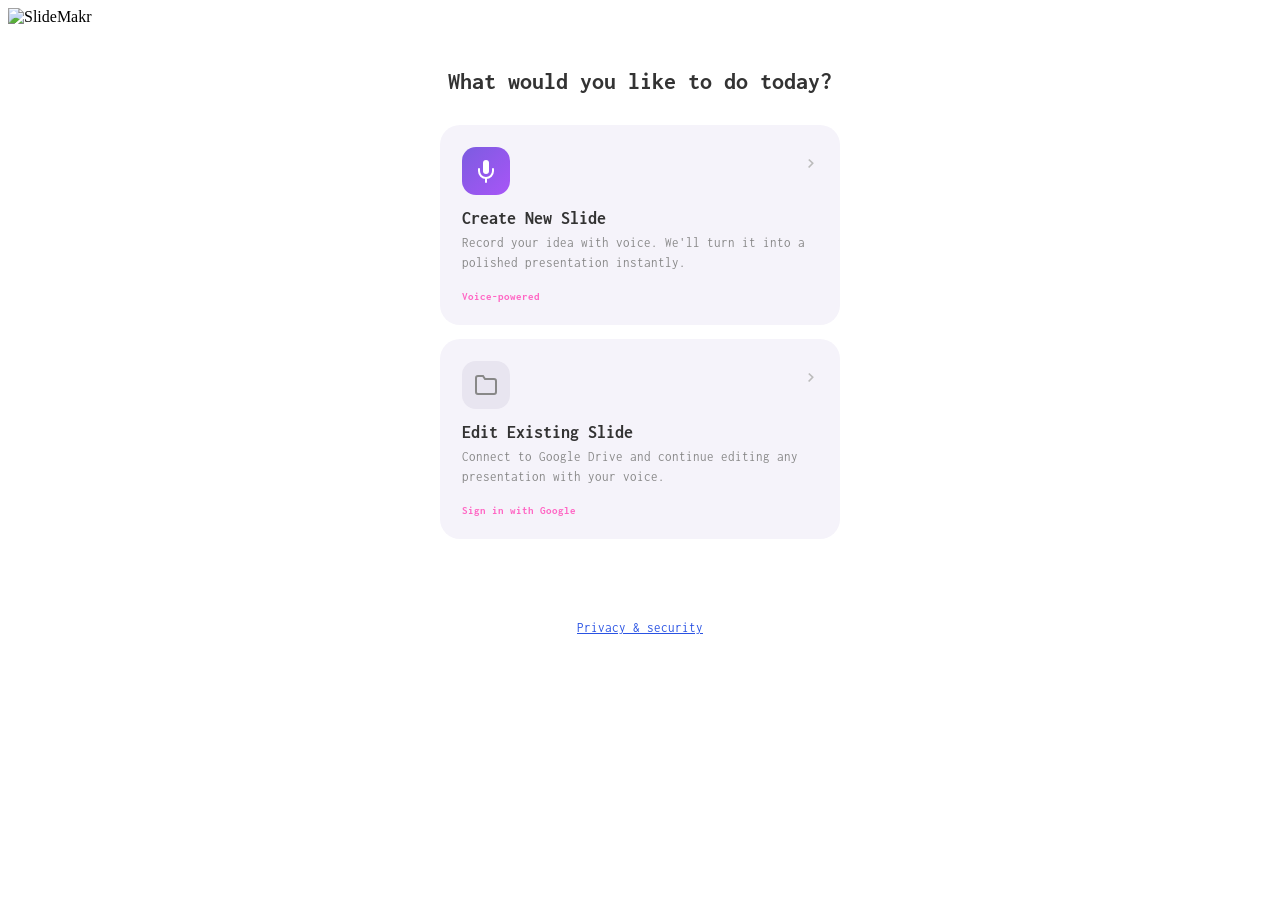
==== commit 9434866e: "docs(trust): factual security & privacy page served at /privacy Rewrite docs/security-privacy.md in " ====
--- a/app/static/index.html
+++ b/app/static/index.html
@@ -222,6 +222,124 @@
       font-weight: 700;
     }
     .auth-bar a:hover { text-decoration: underline; }
+
+    /* Credits badge (top-right, next to sign-in/user element) */
+    .credits-badge {
+      display: none;
+      align-items: center;
+      padding: 8px 20px 0 0;
+      font-family: Inconsolata, monospace;
+      font-size: 13px;
+      justify-content: flex-end;
+    }
+    .credits-badge.visible { display: flex; }
+    .credits-badge .credits-pill {
+      background: #fff0f8;
+      color: #ff66c4;
+      border: 1px solid #ffd1ec;
+      border-radius: 999px;
+      padding: 4px 12px;
+      font-weight: 700;
+    }
+
+    /* Toast (checkout return status) */
+    .billing-toast {
+      display: none;
+      position: fixed;
+      top: 16px;
+      left: 50%;
+      transform: translateX(-50%);
+      z-index: 10000;
+      background: #333;
+      color: #fff;
+      font-family: Inconsolata, monospace;
+      font-size: 14px;
+      padding: 10px 18px;
+      border-radius: 8px;
+      box-shadow: 0 4px 16px rgba(0,0,0,0.2);
+    }
+    .billing-toast.visible { display: block; }
+
+    /* Package picker overlay */
+    .package-picker-overlay {
+      display: none;
+      position: fixed;
+      inset: 0;
+      background: rgba(0,0,0,0.5);
+      z-index: 10001;
+      align-items: center;
+      justify-content: center;
+      padding: 16px;
+    }
+    .package-picker-overlay.visible { display: flex; }
+    .package-picker {
+      background: #fff;
+      border-radius: 16px;
+      padding: 24px;
+      max-width: 720px;
+      width: 100%;
+      font-family: Inconsolata, monospace;
+      box-sizing: border-box;
+    }
+    .package-picker h3 {
+      margin: 0 0 4px;
+      font-size: 18px;
+      color: #333;
+    }
+    .package-picker p {
+      margin: 0 0 16px;
+      font-size: 13px;
+      color: #999;
+    }
+    .package-picker .package-grid {
+      display: grid;
+      grid-template-columns: repeat(3, minmax(0, 1fr));
+      align-items: stretch;
+      gap: 12px;
+    }
+    @media (max-width: 900px) {
+      .package-picker .package-grid {
+        grid-template-columns: 1fr;
+      }
+    }
+    .package-card {
+      display: flex;
+      flex-direction: column;
+      justify-content: space-between;
+      align-items: center;
+      text-align: center;
+      gap: 10px;
+      border: 2px solid #eee;
+      border-radius: 12px;
+      padding: 16px 12px;
+      background: #fafafa;
+      cursor: pointer;
+      font-family: inherit;
+      font-size: 14px;
+      color: #333;
+      box-sizing: border-box;
+      width: 100%;
+    }
+    .package-card:hover { border-color: #ff66c4; background: #fff0f8; }
+    .package-card .package-amount {
+      font-weight: 700;
+      font-size: 16px;
+    }
+    .package-card .package-price {
+      color: #ff66c4;
+      font-weight: 700;
+    }
+    .package-picker-actions {
+      margin-top: 16px;
+      text-align: right;
+    }
+    .package-picker-actions a {
+      color: #999;
+      text-decoration: underline;
+      font-size: 13px;
+      cursor: pointer;
+    }
+    .package-picker-actions a:hover { color: #666; }
 
     /* Slide preview after creation */
     .slide-preview-section {
@@ -752,12 +870,45 @@
     });
   </script>
 
+  <!-- Credits badge (guests: free-deck status; signed-in: credit balance) -->
+  <div class="credits-badge" id="creditsBadge">
+    <span class="credits-pill" id="creditsPill"></span>
+  </div>
+
   <!-- Auth bar (only visible when logged in) -->
   <div class="auth-bar" id="authBar">
     <div class="user-info">
       <img class="user-avatar" id="userAvatar" src="" alt="">
       <span class="user-name" id="userName"></span>
       <a href="/auth/logout">Sign out</a>
+    </div>
+  </div>
+
+  <!-- Checkout return toast -->
+  <div class="billing-toast" id="billingToast"></div>
+
+  <!-- Package picker (replaces confirm() for buying credits) -->
+  <div class="package-picker-overlay" id="packagePickerOverlay">
+    <div class="package-picker">
+      <h3>Buy credits</h3>
+      <p id="packagePickerMessage">Buy credits to keep creating slides.</p>
+      <div class="package-grid">
+        <button type="button" class="package-card" onclick="startCheckout('credits_10')">
+          <span class="package-amount">10 credits</span>
+          <span class="package-price">$4.99</span>
+        </button>
+        <button type="button" class="package-card" onclick="startCheckout('credits_50')">
+          <span class="package-amount">50 credits</span>
+          <span class="package-price">$19.99</span>
+        </button>
+        <button type="button" class="package-card" onclick="startCheckout('credits_100')">
+          <span class="package-amount">100 credits</span>
+          <span class="package-price">$29.99</span>
+        </button>
+      </div>
+      <div class="package-picker-actions">
+        <a onclick="hidePackagePicker()">Cancel</a>
+      </div>
     </div>
   </div>
 
@@ -962,6 +1113,10 @@
     </div>
   </div>
 
+  <footer style="text-align: center; padding: 24px 16px; font-family: Inconsolata, monospace; font-size: 13px;">
+    <a href="/privacy" style="color: #2952e3; text-decoration: underline;">Privacy &amp; security</a>
+  </footer>
+
   <script src="https://d3e54v103j8qbb.cloudfront.net/js/jquery-3.5.1.min.dc5e7f18c8.js?site=681fb1f07f7f14566961b81d" type="text/javascript" integrity="sha256-9/aliU8dGd2tb6OSsuzixeV4y/faTqgFtohetphbbj0=" crossorigin="anonymous"></script>
   <script src="/static/webflow.js" type="text/javascript"></script>
 
@@ -995,13 +1150,58 @@
       localStorage.setItem('slidemakr_billing_user_id', billingUserId);
     }
 
-    function showCheckoutRequired(data) {
+    let pendingCheckoutPresentationId = null;
+
+    function showCheckoutRequired(data, presentationId) {
+      pendingCheckoutPresentationId = presentationId || null;
+      if (data && data.login_required) {
+        const signIn = confirm('Sign in with Google to buy credits and keep creating slides.');
+        if (!signIn) return;
+        const next = presentationId ? ('/?presentation_id=' + presentationId) : (window.location.pathname + window.location.search);
+        window.location.href = '/auth/login?next=' + encodeURIComponent(next);
+        return;
+      }
       const message = data && data.error
         ? data.error
         : 'You have used your free deck. Buy credits to keep creating slides.';
-      const buy = confirm(message + '\n\nBuy 10 credits for $4.99 now?');
-      if (!buy) return;
-      startCheckout('credits_10');
+      showPackagePicker(message);
+    }
+
+    function showPackagePicker(message) {
+      document.getElementById('packagePickerMessage').textContent =
+        message || 'Buy credits to keep creating slides.';
+      document.getElementById('packagePickerOverlay').classList.add('visible');
+    }
+
+    function hidePackagePicker() {
+      document.getElementById('packagePickerOverlay').classList.remove('visible');
+    }
+
+    function showBillingToast(text) {
+      const toast = document.getElementById('billingToast');
+      toast.textContent = text;
+      toast.classList.add('visible');
+      setTimeout(() => toast.classList.remove('visible'), 4000);
+    }
+
+    async function refreshCreditsBadge() {
+      try {
+        const res = await fetch('/billing/credits?user_id=' + encodeURIComponent(billingUserId));
+        const data = await res.json();
+        const badge = document.getElementById('creditsBadge');
+        const pill = document.getElementById('creditsPill');
+        if (typeof data.credits === 'number') {
+          pill.textContent = 'Credits: ' + data.credits;
+          badge.classList.add('visible');
+        } else if (data.first_deck_used === false) {
+          pill.textContent = '1 free deck';
+          badge.classList.add('visible');
+        } else {
+          badge.classList.remove('visible');
+        }
+      } catch (e) {
+        console.log('Credits badge load failed:', e);
+      }
     }
 
     async function startCheckout(packageId) {
@@ -1019,6 +1219,12 @@
         const data = await res.json();
         if (data.url) {
           window.location.href = data.url;
+        } else if (data.login_required) {
+          hidePackagePicker();
+          const next = pendingCheckoutPresentationId
+            ? ('/?presentation_id=' + pendingCheckoutPresentationId)
+            : (window.location.pathname + window.location.search);
+          window.location.href = '/auth/login?next=' + encodeURIComponent(next);
         } else {
           alert(data.error || 'Checkout is not available right now.');
         }
@@ -1239,6 +1445,25 @@
 
     // Check auth on page load
     checkAuth();
+    refreshCreditsBadge();
+
+    // Handle return from Stripe Checkout
+    (function handleCheckoutReturn() {
+      const params = new URLSearchParams(window.location.search);
+      const checkout = params.get('checkout');
+      if (checkout === 'success') {
+        showBillingToast('Credits added');
+        refreshCreditsBadge();
+      } else if (checkout === 'cancel') {
+        showBillingToast('Checkout cancelled');
+      }
+      if (checkout) {
+        params.delete('checkout');
+        const newSearch = params.toString();
+        const newUrl = window.location.pathname + (newSearch ? '?' + newSearch : '') + window.location.hash;
+        window.history.replaceState({}, '', newUrl);
+      }
+    })();
 
     // Restore state after OAuth login redirect
     (function restoreAfterAuth() {
@@ -2126,6 +2351,8 @@
     let editWorkletNode = null;
     let isEditRecording = false;
     let isEditPaused = false;
+    let editRecorder = null;      // MediaRecorder for turn-based edit (STT → /edit-audio)
+    let editChunks = [];
     let editPresentationId = null;
     let editPlaybackQueue = [];
     let isEditPlaying = false;
@@ -2186,11 +2413,12 @@
     function startEditVoice(presentationId) {
       editPresentationId = presentationId;
       showEditor(presentationId);
-      // Pre-warm the output audio context while we still have a valid user gesture,
-      // so agent audio plays without autoplay-policy blocks.
-      getEditOutputContext().catch(() => {});
-      // Auto-connect WebSocket for text commands (no mic needed)
-      connectEditWs(presentationId);
+      // STT → text pipeline (silent mode): record a turn and POST /edit-audio,
+      // or type a command → POST /edit-text. No WebSocket / native-audio needed.
+      // (connectEditWs + /ws remain in the codebase as an A/B fallback.)
+      document.getElementById('editorStatus').textContent =
+        'Click the mic to record an edit, or type a command.';
+      addEditTranscript('agent', 'Ready to edit. Tell me what to change.');
     }
 
     async function connectEditWs(presentationId, wsToken) {
@@ -2210,6 +2438,7 @@
       if (presentationId) wsUrl += `presentation_id=${presentationId}&`;
       if (wsToken) wsUrl += `token=${wsToken}&`;
       if (!presentationId) wsUrl += `drive=1&`;
+      wsUrl += `user_id=${encodeURIComponent(billingUserId)}&`;
       editWs = new WebSocket(wsUrl);
 
       editWs.onopen = () => {
@@ -2220,6 +2449,10 @@
       editWs.onmessage = (event) => {
         try {
           const msg = JSON.parse(event.data);
+          if (msg.checkout_required) {
+            showCheckoutRequired(msg, presentationId);
+            return;
+          }
           switch (msg.type) {
             case 'audio':
               console.log('[edit-audio] rx', msg.data ? msg.data.length : 0, 'bytes b64');
@@ -2267,7 +2500,11 @@
         isEditRecording = false;
         document.getElementById('editorMicBtn').classList.remove('recording-active');
         document.getElementById('editorVoiceControls').classList.remove('visible');
-        if (event.code === 1011) {
+        if (event.code === 4402) {
+          document.getElementById('editorStatus').textContent = 'Out of credits.';
+          editWs = null;
+          showCheckoutRequired({ checkout_required: true }, presentationId);
+        } else if (event.code === 1011) {
           document.getElementById('editorStatus').textContent = 'Session ended. Click mic to reconnect.';
           editWs = null;
         }
@@ -2319,38 +2556,25 @@
       }
     }
 
+    // Record ONE spoken edit turn, then POST it to /edit-audio (STT → text model).
     async function toggleEditVoice() {
-      if (isEditRecording) return; // Use stop button instead
+      if (isEditRecording) { stopEditVoice(); return; }  // second click = stop + send
       try {
-        // Ensure WebSocket is connected
-        connectEditWs(editPresentationId);
-
-        editAudioContext = new AudioContext({ sampleRate: 16000 });
-        await editAudioContext.audioWorklet.addModule('/static/audio-processor.js');
-
-        editMediaStream = await navigator.mediaDevices.getUserMedia({
-          audio: { sampleRate: 16000, channelCount: 1, echoCancellation: true, noiseSuppression: true }
-        });
-
-        editWorkletNode = new AudioWorkletNode(editAudioContext, 'pcm-capture');
-        const source = editAudioContext.createMediaStreamSource(editMediaStream);
-        source.connect(editWorkletNode);
-        editWorkletNode.connect(editAudioContext.destination);
+        editMediaStream = await navigator.mediaDevices.getUserMedia({ audio: true });
+        let mimeType = '';
+        if (MediaRecorder.isTypeSupported('audio/webm;codecs=opus')) mimeType = 'audio/webm;codecs=opus';
+        else if (MediaRecorder.isTypeSupported('audio/mp4')) mimeType = 'audio/mp4';
+        else if (MediaRecorder.isTypeSupported('audio/webm')) mimeType = 'audio/webm';
+        editChunks = [];
+        editRecorder = new MediaRecorder(editMediaStream, mimeType ? { mimeType } : {});
+        editRecorder.ondataavailable = (e) => { if (e.data && e.data.size) editChunks.push(e.data); };
+        editRecorder.onstop = () => _sendEditAudio(editRecorder ? editRecorder.mimeType : 'audio/webm');
+        editRecorder.start();
 
         isEditRecording = true;
         document.getElementById('editorMicBtn').classList.add('recording-active');
         document.getElementById('editorVoiceControls').classList.add('visible');
-        document.getElementById('editorStatus').textContent = 'Listening... speak your edit command';
-
-        // Stream audio (convert Float32 from AudioWorklet to Int16 PCM for Gemini)
-        editWorkletNode.port.onmessage = (event) => {
-          if (editWs && editWs.readyState === WebSocket.OPEN && isEditRecording && !isEditPaused) {
-            const float32Data = event.data;
-            const b64 = float32ToInt16Base64(float32Data);
-            editWs.send(JSON.stringify({ type: 'audio', data: b64 }));
-          }
-        };
-
+        document.getElementById('editorStatus').textContent = 'Listening… click the mic again when done.';
       } catch (e) {
         console.error('Edit voice error:', e);
         document.getElementById('editorStatus').textContent = 'Microphone error: ' + e.message;
@@ -2359,43 +2583,75 @@
 
     function stopEditVoice() {
       isEditRecording = false;
-      isEditPaused = false;
-      // Stop audio capture but keep WebSocket open for text input
-      if (editMediaStream) {
-        editMediaStream.getTracks().forEach(t => t.stop());
-        editMediaStream = null;
-      }
-      if (editAudioContext) {
-        editAudioContext.close().catch(() => {});
-        editAudioContext = null;
-      }
       document.getElementById('editorMicBtn').classList.remove('recording-active', 'recording-paused');
       document.getElementById('editorVoiceControls').classList.remove('visible');
-      document.getElementById('editorStatus').textContent = 'Voice stopped. Type a command or click mic again.';
-    }
-
-    function sendEditorText() {
+      if (editRecorder && editRecorder.state !== 'inactive') {
+        document.getElementById('editorStatus').textContent = 'Transcribing & applying…';
+        editRecorder.stop();  // → onstop → _sendEditAudio
+      }
+    }
+
+    // POST the recorded audio turn to /edit-audio and reflect the result.
+    async function _sendEditAudio(mimeType) {
+      if (editMediaStream) { editMediaStream.getTracks().forEach(t => t.stop()); editMediaStream = null; }
+      const blob = new Blob(editChunks, { type: mimeType || 'audio/webm' });
+      editChunks = [];
+      if (!blob.size || !editPresentationId) return;
+      const form = new FormData();
+      form.append('presentation_id', editPresentationId);
+      form.append('audio', blob, 'edit.webm');
+      form.append('user_id', billingUserId);
+      try {
+        const res = await fetch('/edit-audio', { method: 'POST', body: form });
+        const data = await res.json();
+        _applyEditResult(data);
+      } catch (e) {
+        document.getElementById('editorStatus').textContent = 'Edit failed: ' + e.message;
+      }
+    }
+
+    // Shared UI update for both /edit-audio and /edit-text responses.
+    function _applyEditResult(data) {
+      if (data.checkout_required) {
+        document.getElementById('editorStatus').textContent = 'Edit not applied: ' + (data.error || 'checkout required');
+        showCheckoutRequired(data, editPresentationId);
+        return;
+      }
+      if (data.transcript) addEditTranscript('user', data.transcript);
+      if (data.success) {
+        addEditTranscript('agent', data.reply || 'Done.');
+        document.getElementById('editorStatus').textContent = 'Applied. Say or type your next edit.';
+        refreshPreview();
+      } else {
+        addEditTranscript('agent', data.error || "That edit didn't apply — try rephrasing.");
+        document.getElementById('editorStatus').textContent = 'Edit not applied: ' + (data.error || 'unknown');
+      }
+    }
+
+    async function sendEditorText() {
       const input = document.getElementById('editorTextInput');
       const text = input.value.trim();
-      if (!text) return;
-      if (!editWs || editWs.readyState !== WebSocket.OPEN) {
-        document.getElementById('editorStatus').textContent = 'Not connected. Click mic or refresh.';
-        return;
-      }
-      // Send text command via WebSocket
-      editWs.send(JSON.stringify({ type: 'text', data: text }));
-      addEditTranscript('user', text);
+      if (!text || !editPresentationId) return;
       input.value = '';
+      document.getElementById('editorStatus').textContent = 'Applying…';
+      try {
+        const res = await fetch('/edit-text', {
+          method: 'POST',
+          headers: { 'Content-Type': 'application/json' },
+          body: JSON.stringify({ presentation_id: editPresentationId, text, user_id: billingUserId }),
+        });
+        _applyEditResult(await res.json());
+      } catch (e) {
+        document.getElementById('editorStatus').textContent = 'Edit failed: ' + e.message;
+      }
     }
 
     function closeEditSession() {
-      // Fully close WebSocket + audio (called by showHome)
-      stopEditVoice();
-      if (editWs) {
-        try { editWs.send(JSON.stringify({ type: 'end' })); } catch (e) {}
-        editWs.close();
-        editWs = null;
-      }
+      // Stop any in-progress recording (called by showHome). No WebSocket to close.
+      isEditRecording = false;
+      if (editRecorder && editRecorder.state !== 'inactive') { try { editRecorder.stop(); } catch (e) {} }
+      editRecorder = null;
+      if (editMediaStream) { editMediaStream.getTracks().forEach(t => t.stop()); editMediaStream = null; }
     }
 
     function toggleEditPause() {
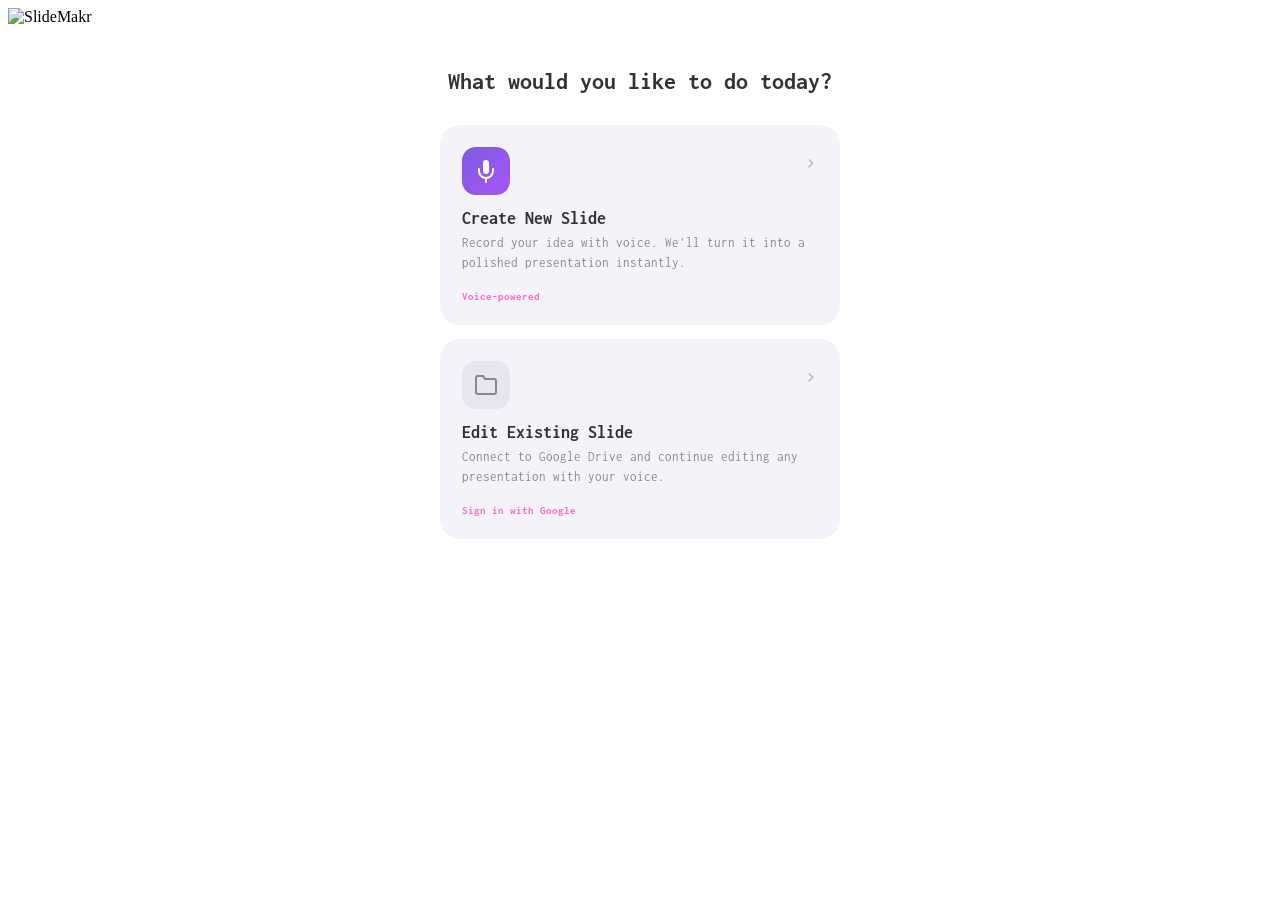
==== commit 3691f582: "feat(ui): comment box saves preferences with undo Routes the editor comment box through POST /api/fe" ====
--- a/app/static/index.html
+++ b/app/static/index.html
@@ -222,124 +222,6 @@
       font-weight: 700;
     }
     .auth-bar a:hover { text-decoration: underline; }
-
-    /* Credits badge (top-right, next to sign-in/user element) */
-    .credits-badge {
-      display: none;
-      align-items: center;
-      padding: 8px 20px 0 0;
-      font-family: Inconsolata, monospace;
-      font-size: 13px;
-      justify-content: flex-end;
-    }
-    .credits-badge.visible { display: flex; }
-    .credits-badge .credits-pill {
-      background: #fff0f8;
-      color: #ff66c4;
-      border: 1px solid #ffd1ec;
-      border-radius: 999px;
-      padding: 4px 12px;
-      font-weight: 700;
-    }
-
-    /* Toast (checkout return status) */
-    .billing-toast {
-      display: none;
-      position: fixed;
-      top: 16px;
-      left: 50%;
-      transform: translateX(-50%);
-      z-index: 10000;
-      background: #333;
-      color: #fff;
-      font-family: Inconsolata, monospace;
-      font-size: 14px;
-      padding: 10px 18px;
-      border-radius: 8px;
-      box-shadow: 0 4px 16px rgba(0,0,0,0.2);
-    }
-    .billing-toast.visible { display: block; }
-
-    /* Package picker overlay */
-    .package-picker-overlay {
-      display: none;
-      position: fixed;
-      inset: 0;
-      background: rgba(0,0,0,0.5);
-      z-index: 10001;
-      align-items: center;
-      justify-content: center;
-      padding: 16px;
-    }
-    .package-picker-overlay.visible { display: flex; }
-    .package-picker {
-      background: #fff;
-      border-radius: 16px;
-      padding: 24px;
-      max-width: 720px;
-      width: 100%;
-      font-family: Inconsolata, monospace;
-      box-sizing: border-box;
-    }
-    .package-picker h3 {
-      margin: 0 0 4px;
-      font-size: 18px;
-      color: #333;
-    }
-    .package-picker p {
-      margin: 0 0 16px;
-      font-size: 13px;
-      color: #999;
-    }
-    .package-picker .package-grid {
-      display: grid;
-      grid-template-columns: repeat(3, minmax(0, 1fr));
-      align-items: stretch;
-      gap: 12px;
-    }
-    @media (max-width: 900px) {
-      .package-picker .package-grid {
-        grid-template-columns: 1fr;
-      }
-    }
-    .package-card {
-      display: flex;
-      flex-direction: column;
-      justify-content: space-between;
-      align-items: center;
-      text-align: center;
-      gap: 10px;
-      border: 2px solid #eee;
-      border-radius: 12px;
-      padding: 16px 12px;
-      background: #fafafa;
-      cursor: pointer;
-      font-family: inherit;
-      font-size: 14px;
-      color: #333;
-      box-sizing: border-box;
-      width: 100%;
-    }
-    .package-card:hover { border-color: #ff66c4; background: #fff0f8; }
-    .package-card .package-amount {
-      font-weight: 700;
-      font-size: 16px;
-    }
-    .package-card .package-price {
-      color: #ff66c4;
-      font-weight: 700;
-    }
-    .package-picker-actions {
-      margin-top: 16px;
-      text-align: right;
-    }
-    .package-picker-actions a {
-      color: #999;
-      text-decoration: underline;
-      font-size: 13px;
-      cursor: pointer;
-    }
-    .package-picker-actions a:hover { color: #666; }
 
     /* Slide preview after creation */
     .slide-preview-section {
@@ -870,45 +752,12 @@
     });
   </script>
 
-  <!-- Credits badge (guests: free-deck status; signed-in: credit balance) -->
-  <div class="credits-badge" id="creditsBadge">
-    <span class="credits-pill" id="creditsPill"></span>
-  </div>
-
   <!-- Auth bar (only visible when logged in) -->
   <div class="auth-bar" id="authBar">
     <div class="user-info">
       <img class="user-avatar" id="userAvatar" src="" alt="">
       <span class="user-name" id="userName"></span>
       <a href="/auth/logout">Sign out</a>
-    </div>
-  </div>
-
-  <!-- Checkout return toast -->
-  <div class="billing-toast" id="billingToast"></div>
-
-  <!-- Package picker (replaces confirm() for buying credits) -->
-  <div class="package-picker-overlay" id="packagePickerOverlay">
-    <div class="package-picker">
-      <h3>Buy credits</h3>
-      <p id="packagePickerMessage">Buy credits to keep creating slides.</p>
-      <div class="package-grid">
-        <button type="button" class="package-card" onclick="startCheckout('credits_10')">
-          <span class="package-amount">10 credits</span>
-          <span class="package-price">$4.99</span>
-        </button>
-        <button type="button" class="package-card" onclick="startCheckout('credits_50')">
-          <span class="package-amount">50 credits</span>
-          <span class="package-price">$19.99</span>
-        </button>
-        <button type="button" class="package-card" onclick="startCheckout('credits_100')">
-          <span class="package-amount">100 credits</span>
-          <span class="package-price">$29.99</span>
-        </button>
-      </div>
-      <div class="package-picker-actions">
-        <a onclick="hidePackagePicker()">Cancel</a>
-      </div>
     </div>
   </div>
 
@@ -1084,9 +933,13 @@
           <div class="editor-status" id="editorStatus">Click the mic to start editing with voice</div>
         </div>
         <div class="editor-transcript" id="editorTranscript"></div>
-        <div class="editor-text-input" style="display:flex; gap:8px; padding:12px 0;">
-          <input type="text" id="editorTextInput" placeholder="Type a command..." style="flex:1; padding:10px 14px; border:2px solid #e0d6f0; border-radius:12px; font-family:Inconsolata,monospace; font-size:14px; outline:none;" onkeydown="if(event.key==='Enter')sendEditorText()">
+        <div class="editor-text-input" style="display:flex; gap:8px; padding:12px 0; flex-wrap:wrap;">
+          <input type="text" id="editorTextInput" placeholder="Tell me what to change, or what you always want (e.g. 'headings green')" style="flex:1; min-width:0; padding:10px 14px; border:2px solid #e0d6f0; border-radius:12px; font-family:Inconsolata,monospace; font-size:14px; outline:none;" onkeydown="if(event.key==='Enter')sendEditorText()">
           <button onclick="sendEditorText()" style="padding:10px 20px; background:#a855f7; color:#fff; border:none; border-radius:12px; font-family:Inconsolata,monospace; font-weight:600; cursor:pointer;">Send</button>
+        </div>
+        <div id="editorPreferenceLine" style="display:none; padding:0 0 12px 0; font-family:Inconsolata,monospace; font-size:13px; color:#555;">
+          <span>Saved as your preference: </span><span id="editorPreferenceText"></span>
+          <span> [</span><a href="#" id="editorPreferenceUndo" onclick="undoSavedPreference(event)" style="color:#a855f7; text-decoration:underline; cursor:pointer;">undo</a><span>]</span>
         </div>
       </div>
     </div>
@@ -1113,10 +966,6 @@
     </div>
   </div>
 
-  <footer style="text-align: center; padding: 24px 16px; font-family: Inconsolata, monospace; font-size: 13px;">
-    <a href="/privacy" style="color: #2952e3; text-decoration: underline;">Privacy &amp; security</a>
-  </footer>
-
   <script src="https://d3e54v103j8qbb.cloudfront.net/js/jquery-3.5.1.min.dc5e7f18c8.js?site=681fb1f07f7f14566961b81d" type="text/javascript" integrity="sha256-9/aliU8dGd2tb6OSsuzixeV4y/faTqgFtohetphbbj0=" crossorigin="anonymous"></script>
   <script src="/static/webflow.js" type="text/javascript"></script>
 
@@ -1144,95 +993,6 @@
     let collectedTranscripts = []; // Collect what the user says during voice
     let currentInterimText = ''; // Track interim speech results as fallback
     let currentUser = null; // Logged-in user or null
-    let billingUserId = localStorage.getItem('slidemakr_billing_user_id');
-    if (!billingUserId) {
-      billingUserId = 'guest_' + Math.random().toString(16).slice(2) + Date.now().toString(16);
-      localStorage.setItem('slidemakr_billing_user_id', billingUserId);
-    }
-
-    let pendingCheckoutPresentationId = null;
-
-    function showCheckoutRequired(data, presentationId) {
-      pendingCheckoutPresentationId = presentationId || null;
-      if (data && data.login_required) {
-        const signIn = confirm('Sign in with Google to buy credits and keep creating slides.');
-        if (!signIn) return;
-        const next = presentationId ? ('/?presentation_id=' + presentationId) : (window.location.pathname + window.location.search);
-        window.location.href = '/auth/login?next=' + encodeURIComponent(next);
-        return;
-      }
-      const message = data && data.error
-        ? data.error
-        : 'You have used your free deck. Buy credits to keep creating slides.';
-      showPackagePicker(message);
-    }
-
-    function showPackagePicker(message) {
-      document.getElementById('packagePickerMessage').textContent =
-        message || 'Buy credits to keep creating slides.';
-      document.getElementById('packagePickerOverlay').classList.add('visible');
-    }
-
-    function hidePackagePicker() {
-      document.getElementById('packagePickerOverlay').classList.remove('visible');
-    }
-
-    function showBillingToast(text) {
-      const toast = document.getElementById('billingToast');
-      toast.textContent = text;
-      toast.classList.add('visible');
-      setTimeout(() => toast.classList.remove('visible'), 4000);
-    }
-
-    async function refreshCreditsBadge() {
-      try {
-        const res = await fetch('/billing/credits?user_id=' + encodeURIComponent(billingUserId));
-        const data = await res.json();
-        const badge = document.getElementById('creditsBadge');
-        const pill = document.getElementById('creditsPill');
-        if (typeof data.credits === 'number') {
-          pill.textContent = 'Credits: ' + data.credits;
-          badge.classList.add('visible');
-        } else if (data.first_deck_used === false) {
-          pill.textContent = '1 free deck';
-          badge.classList.add('visible');
-        } else {
-          badge.classList.remove('visible');
-        }
-      } catch (e) {
-        console.log('Credits badge load failed:', e);
-      }
-    }
-
-    async function startCheckout(packageId) {
-      try {
-        const res = await fetch('/billing/checkout', {
-          method: 'POST',
-          headers: { 'Content-Type': 'application/json' },
-          body: JSON.stringify({
-            package_id: packageId,
-            user_id: billingUserId,
-            success_url: window.location.origin + '/?checkout=success',
-            cancel_url: window.location.origin + '/?checkout=cancel'
-          })
-        });
-        const data = await res.json();
-        if (data.url) {
-          window.location.href = data.url;
-        } else if (data.login_required) {
-          hidePackagePicker();
-          const next = pendingCheckoutPresentationId
-            ? ('/?presentation_id=' + pendingCheckoutPresentationId)
-            : (window.location.pathname + window.location.search);
-          window.location.href = '/auth/login?next=' + encodeURIComponent(next);
-        } else {
-          alert(data.error || 'Checkout is not available right now.');
-        }
-      } catch (err) {
-        console.error('Checkout error:', err);
-        alert('Checkout is not available right now.');
-      }
-    }
 
     // ========================================================================
     // AUTH
@@ -1445,25 +1205,6 @@
 
     // Check auth on page load
     checkAuth();
-    refreshCreditsBadge();
-
-    // Handle return from Stripe Checkout
-    (function handleCheckoutReturn() {
-      const params = new URLSearchParams(window.location.search);
-      const checkout = params.get('checkout');
-      if (checkout === 'success') {
-        showBillingToast('Credits added');
-        refreshCreditsBadge();
-      } else if (checkout === 'cancel') {
-        showBillingToast('Checkout cancelled');
-      }
-      if (checkout) {
-        params.delete('checkout');
-        const newSearch = params.toString();
-        const newUrl = window.location.pathname + (newSearch ? '?' + newSearch : '') + window.location.hash;
-        window.history.replaceState({}, '', newUrl);
-      }
-    })();
 
     // Restore state after OAuth login redirect
     (function restoreAfterAuth() {
@@ -1609,7 +1350,7 @@
       fetch('/generate', {
         method: 'POST',
         headers: { 'Content-Type': 'application/json' },
-        body: JSON.stringify({ text: textInput.value, started_at: startedAt, user_id: billingUserId })
+        body: JSON.stringify({ text: textInput.value, started_at: startedAt })
       })
       .then(response => response.json())
       .then(data => {
@@ -1622,10 +1363,6 @@
           // Show input area again on error
           document.getElementById('mainInputSection').style.display = '';
           document.getElementById('slidePreviewSection').classList.remove('visible');
-          if (data.checkout_required) {
-            showCheckoutRequired(data);
-            return;
-          }
           alert('Error creating presentation: ' + data.error);
         }
         document.getElementById('textSubmitBtn').disabled = false;
@@ -1845,7 +1582,6 @@
 
       const formData = new FormData();
       formData.append('audio', blob, 'recording.' + (blob.type.includes('mp4') ? 'mp4' : 'webm'));
-      formData.append('user_id', billingUserId);
 
       fetch('/generate-audio', { method: 'POST', body: formData })
       .then(r => r.json())
@@ -1862,10 +1598,6 @@
         } else {
           document.getElementById('mainInputSection').style.display = '';
           previewSection.classList.remove('visible');
-          if (data.checkout_required) {
-            showCheckoutRequired(data);
-            return;
-          }
           voiceStatus.textContent = 'Error: ' + (data.error || 'Unknown error');
           doneBtn.disabled = false;
         }
@@ -1972,7 +1704,7 @@
         fetch('/generate', {
           method: 'POST',
           headers: { 'Content-Type': 'application/json' },
-          body: JSON.stringify({ text: userInstructions, is_voice: true, user_id: billingUserId })
+          body: JSON.stringify({ text: userInstructions, is_voice: true })
         })
         .then(response => {
           console.log('[Voice] /generate response status:', response.status);
@@ -1992,10 +1724,6 @@
             // Error — show input area again
             document.getElementById('mainInputSection').style.display = '';
             document.getElementById('slidePreviewSection').classList.remove('visible');
-            if (data.checkout_required) {
-              showCheckoutRequired(data);
-              return;
-            }
             voiceStatus.textContent = 'Error: ' + (data.error || 'Unknown error');
             addTranscript('agent', 'Error: ' + (data.error || 'Something went wrong'));
             doneBtn.disabled = false;
@@ -2438,7 +2166,6 @@
       if (presentationId) wsUrl += `presentation_id=${presentationId}&`;
       if (wsToken) wsUrl += `token=${wsToken}&`;
       if (!presentationId) wsUrl += `drive=1&`;
-      wsUrl += `user_id=${encodeURIComponent(billingUserId)}&`;
       editWs = new WebSocket(wsUrl);
 
       editWs.onopen = () => {
@@ -2449,10 +2176,6 @@
       editWs.onmessage = (event) => {
         try {
           const msg = JSON.parse(event.data);
-          if (msg.checkout_required) {
-            showCheckoutRequired(msg, presentationId);
-            return;
-          }
           switch (msg.type) {
             case 'audio':
               console.log('[edit-audio] rx', msg.data ? msg.data.length : 0, 'bytes b64');
@@ -2500,11 +2223,7 @@
         isEditRecording = false;
         document.getElementById('editorMicBtn').classList.remove('recording-active');
         document.getElementById('editorVoiceControls').classList.remove('visible');
-        if (event.code === 4402) {
-          document.getElementById('editorStatus').textContent = 'Out of credits.';
-          editWs = null;
-          showCheckoutRequired({ checkout_required: true }, presentationId);
-        } else if (event.code === 1011) {
+        if (event.code === 1011) {
           document.getElementById('editorStatus').textContent = 'Session ended. Click mic to reconnect.';
           editWs = null;
         }
@@ -2600,7 +2319,6 @@
       const form = new FormData();
       form.append('presentation_id', editPresentationId);
       form.append('audio', blob, 'edit.webm');
-      form.append('user_id', billingUserId);
       try {
         const res = await fetch('/edit-audio', { method: 'POST', body: form });
         const data = await res.json();
@@ -2612,11 +2330,6 @@
 
     // Shared UI update for both /edit-audio and /edit-text responses.
     function _applyEditResult(data) {
-      if (data.checkout_required) {
-        document.getElementById('editorStatus').textContent = 'Edit not applied: ' + (data.error || 'checkout required');
-        showCheckoutRequired(data, editPresentationId);
-        return;
-      }
       if (data.transcript) addEditTranscript('user', data.transcript);
       if (data.success) {
         addEditTranscript('agent', data.reply || 'Done.');
@@ -2628,6 +2341,21 @@
       }
     }
 
+    // Guest id: persisted so anonymous "always want" preferences can be
+    // saved and undone across visits. Reused as-is if one already exists.
+    function getGuestUserId() {
+      try {
+        let id = localStorage.getItem('slidemakr_uid');
+        if (!id) {
+          id = (crypto.randomUUID ? crypto.randomUUID() : 'uid_' + Date.now() + '_' + Math.random().toString(16).slice(2));
+          localStorage.setItem('slidemakr_uid', id);
+        }
+        return id;
+      } catch (e) {
+        return null;
+      }
+    }
+
     async function sendEditorText() {
       const input = document.getElementById('editorTextInput');
       const text = input.value.trim();
@@ -2635,15 +2363,50 @@
       input.value = '';
       document.getElementById('editorStatus').textContent = 'Applying…';
       try {
-        const res = await fetch('/edit-text', {
+        const res = await fetch('/api/feedback', {
           method: 'POST',
           headers: { 'Content-Type': 'application/json' },
-          body: JSON.stringify({ presentation_id: editPresentationId, text, user_id: billingUserId }),
+          body: JSON.stringify({ presentation_id: editPresentationId, text, user_id: getGuestUserId() }),
         });
-        _applyEditResult(await res.json());
+        const data = await res.json();
+        showSavedPreference(data.saved_rule);
+        _applyEditResult(data);
       } catch (e) {
         document.getElementById('editorStatus').textContent = 'Edit failed: ' + e.message;
       }
+    }
+
+    // Show/hide the "Saved as your preference: … [undo]" line under the
+    // comment box, driven by the `saved_rule` field on an /api/feedback response.
+    function showSavedPreference(rule) {
+      const line = document.getElementById('editorPreferenceLine');
+      if (!rule || !rule.id) {
+        line.style.display = 'none';
+        return;
+      }
+      document.getElementById('editorPreferenceText').textContent = rule.text || '';
+      document.getElementById('editorPreferenceUndo').dataset.ruleId = rule.id;
+      line.style.display = 'block';
+    }
+
+    async function undoSavedPreference(event) {
+      event.preventDefault();
+      const link = document.getElementById('editorPreferenceUndo');
+      const ruleId = link.dataset.ruleId;
+      if (!ruleId) return;
+      try {
+        await fetch(`/api/rules/${encodeURIComponent(ruleId)}?user_id=${encodeURIComponent(getGuestUserId())}`, {
+          method: 'DELETE',
+        });
+      } catch (e) {
+        // fall through — still reflect removal locally
+      }
+      const line = document.getElementById('editorPreferenceLine');
+      line.textContent = '';
+      const removed = document.createElement('span');
+      removed.textContent = 'Preference removed';
+      line.appendChild(removed);
+      line.style.display = 'block';
     }
 
     function closeEditSession() {
